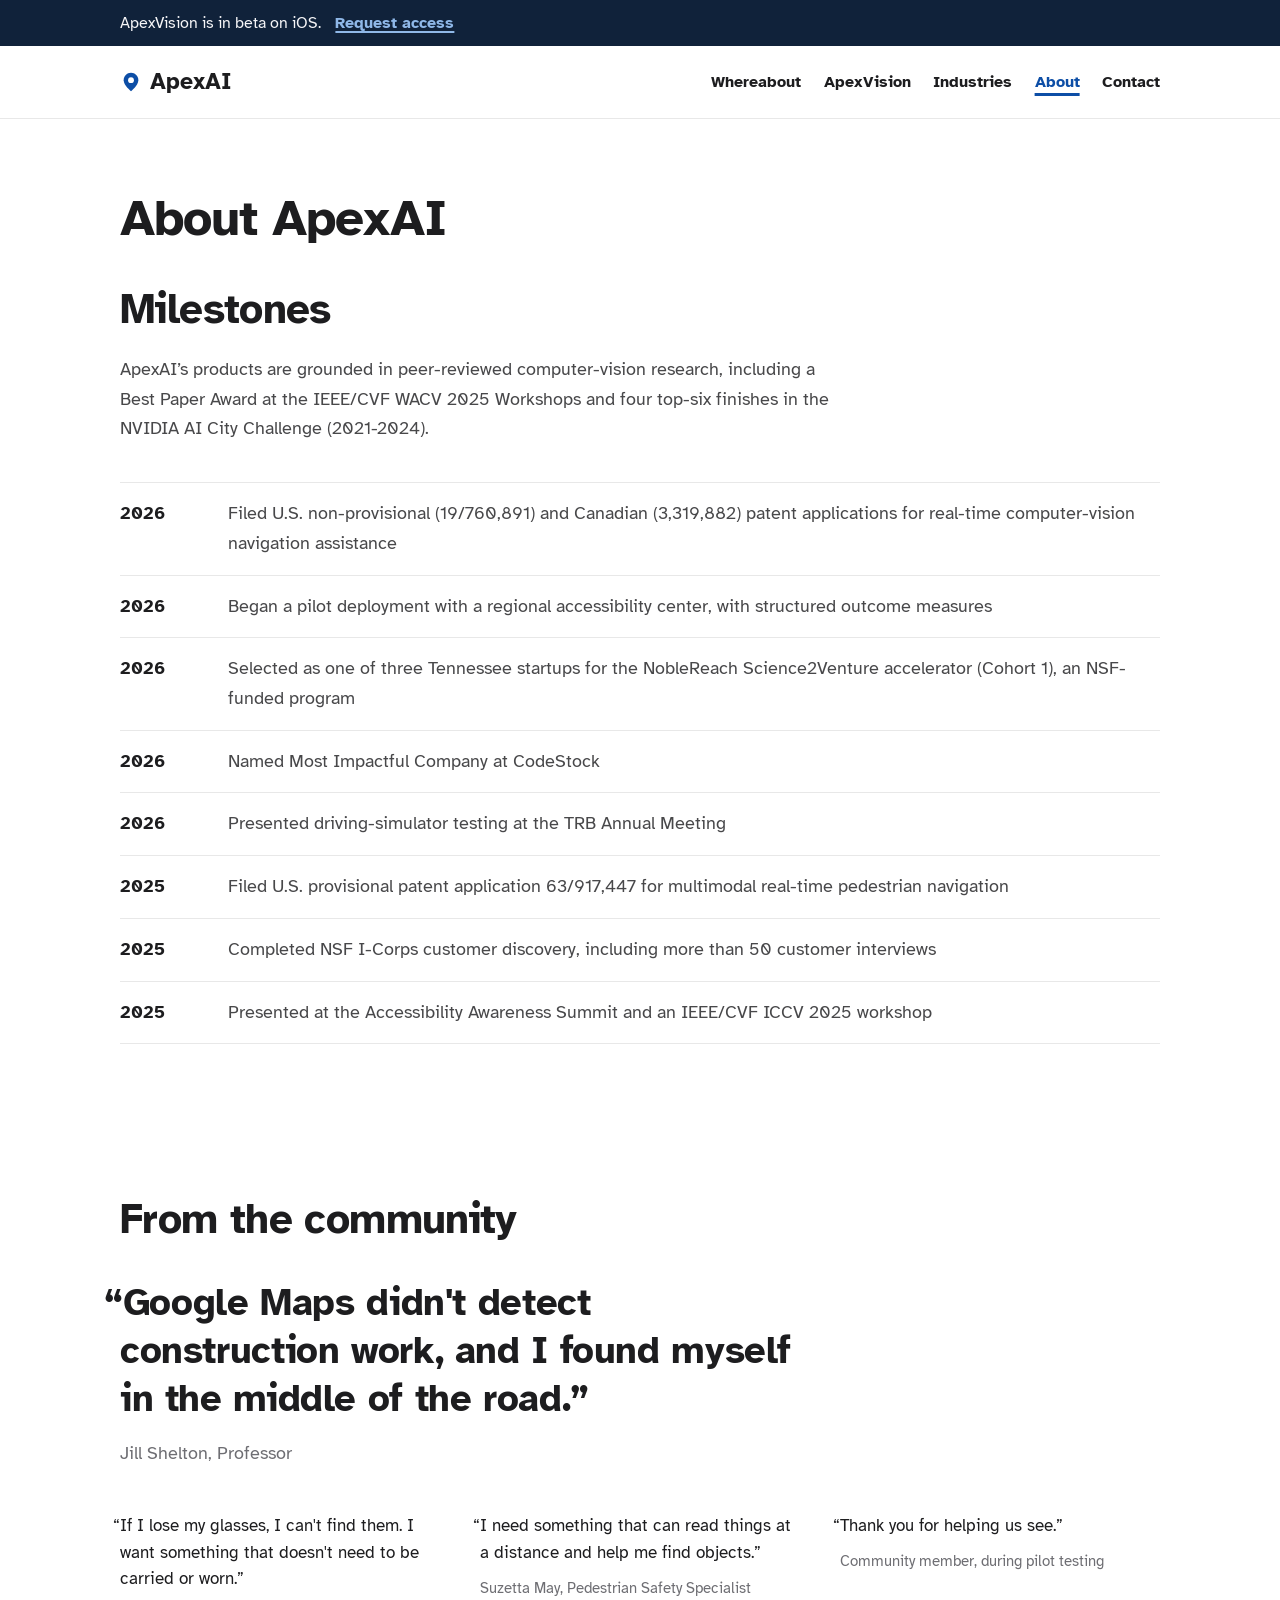
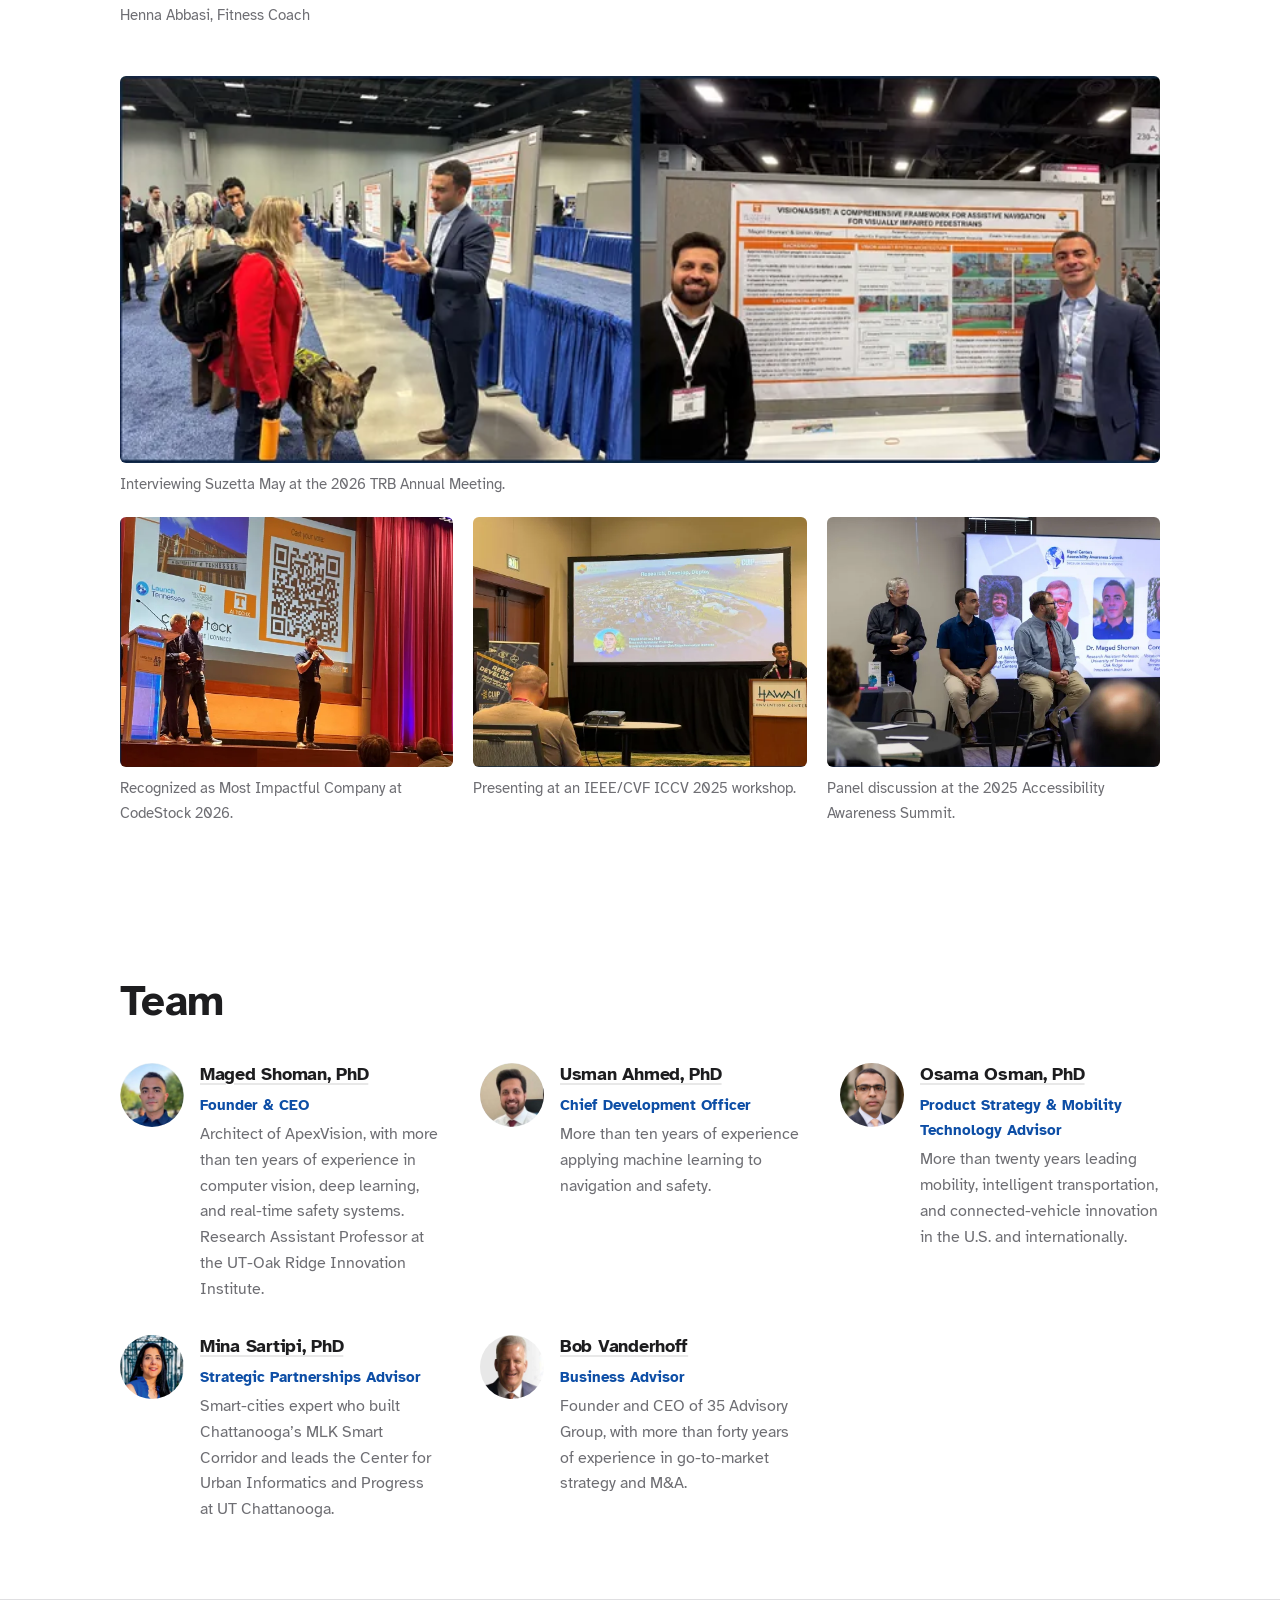
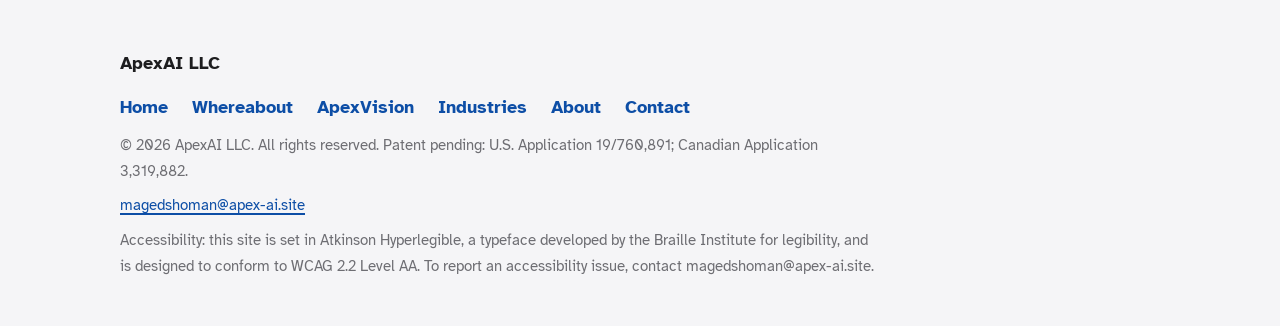
==== about/index.html @ 546cbc24 "Split the site into pages with a navigation bar: Home, Whereabout, ApexVision, Industries, About, Co" ====
<!DOCTYPE html>
<html lang="en">
<head>
<meta charset="UTF-8">
<meta name="viewport" content="width=device-width, initial-scale=1">
<title>About - ApexAI</title>
<meta name="description" content="Milestones, community feedback, and the team behind ApexAI.">
<meta property="og:title" content="About - ApexAI">
<meta property="og:description" content="Milestones, community feedback, and the team behind ApexAI.">
<meta property="og:type" content="website">
<meta property="og:url" content="https://apex-ai.site/about/">
<link rel="canonical" href="https://apex-ai.site/about/">
<meta name="theme-color" content="#FFFFFF" media="(prefers-color-scheme: light)">
<meta name="theme-color" content="#0A1322" media="(prefers-color-scheme: dark)">
<link rel="icon" href="data:image/svg+xml,%3Csvg xmlns='http://www.w3.org/2000/svg' viewBox='0 0 64 64'%3E%3Crect width='64' height='64' rx='14' fill='%230D4EA6'/%3E%3Cpath d='M14 50 L32 12 L50 50 H41 L32 29 L23 50 Z' fill='%23FFFFFF'/%3E%3C/svg%3E">
<link rel="preconnect" href="https://fonts.googleapis.com">
<link rel="preconnect" href="https://fonts.gstatic.com" crossorigin>
<link href="https://fonts.googleapis.com/css2?family=Atkinson+Hyperlegible:ital,wght@0,400;0,700;1,400&display=swap" rel="stylesheet">
<link rel="stylesheet" href="../assets/site.css">
</head>
<body data-page="about">

<a class="skip-link" href="#main">Skip to main content</a>

<div class="beta-bar">
  <div class="wrap">
    <span>ApexVision is in beta on iOS.</span>
    <a href="../contact/?topic=beta">Request access</a>
  </div>
</div>

<header class="site">
  <div class="wrap">
    <a class="wordmark" href="../">
      <svg viewBox="0 0 24 24" fill="none" aria-hidden="true"><path d="M12 2 C7.6 2 4 5.6 4 10 c0 5.6 8 12 8 12 s8-6.4 8-12 c0-4.4-3.6-8-8-8 Z" fill="#0D4EA6"/><circle cx="12" cy="10" r="3.2" fill="#FFFFFF"/></svg>
      ApexAI
    </a>
    <nav class="primary" aria-label="Main">
      <ul>
        <li><a href="../whereabout/">Whereabout</a></li>
        <li><a href="../apexvision/">ApexVision</a></li>
        <li><a href="../industries/">Industries</a></li>
        <li><a href="../about/" aria-current="page">About</a></li>
        <li><a href="../contact/">Contact</a></li>
      </ul>
    </nav>
  </div>
</header>

<main id="main">

  <div class="wrap page-head">
    <h1 class="page-title">About ApexAI</h1>
  </div>

  <section id="milestones" class="wrap">
    <h2>Milestones</h2>
    <p class="pedigree">
      ApexAI&rsquo;s products are grounded in peer-reviewed computer-vision research, including a
      Best Paper Award at the IEEE/CVF WACV 2025 Workshops and four top-six finishes in the
      NVIDIA AI City Challenge (2021-2024).
    </p>
    <ul class="timeline">
      <li><span class="year">2026</span><span>Filed U.S. non-provisional (19/760,891) and Canadian (3,319,882) patent applications for real-time computer-vision navigation assistance</span></li>
      <li><span class="year">2026</span><span>Began a pilot deployment with a regional accessibility center, with structured outcome measures</span></li>
      <li><span class="year">2026</span><span>Selected as one of three Tennessee startups for the NobleReach Science2Venture accelerator (Cohort&nbsp;1), an NSF-funded program</span></li>
      <li><span class="year">2026</span><span>Named Most Impactful Company at CodeStock</span></li>
      <li><span class="year">2026</span><span>Presented driving-simulator testing at the TRB Annual Meeting</span></li>
      <li><span class="year">2025</span><span>Filed U.S. provisional patent application 63/917,447 for multimodal real-time pedestrian navigation</span></li>
      <li><span class="year">2025</span><span>Completed NSF I-Corps customer discovery, including more than 50 customer interviews</span></li>
      <li><span class="year">2025</span><span>Presented at the Accessibility Awareness Summit and an IEEE/CVF ICCV 2025 workshop</span></li>
    </ul>
  </section>

  <section id="stories" class="wrap">
    <h2>From the community</h2>
    <figure class="pull">
      <blockquote><p>&ldquo;Google Maps didn't detect construction work, and I found myself in the middle of the road.&rdquo;</p></blockquote>
      <figcaption>Jill Shelton, Professor</figcaption>
    </figure>
    <div class="quotes-small">
      <figure>
        <blockquote><p>&ldquo;If I lose my glasses, I can't find them. I want something that doesn't need to be carried or worn.&rdquo;</p></blockquote>
        <figcaption>Henna Abbasi, Fitness Coach</figcaption>
      </figure>
      <figure>
        <blockquote><p>&ldquo;I need something that can read things at a distance and help me find objects.&rdquo;</p></blockquote>
        <figcaption>Suzetta May, Pedestrian Safety Specialist</figcaption>
      </figure>
      <figure>
        <blockquote><p>&ldquo;Thank you for helping us see.&rdquo;</p></blockquote>
        <figcaption>Community member, during pilot testing</figcaption>
      </figure>
    </div>
    <div class="photo-strip">
      <figure class="wide">
        <img src="../assets/event-trb.webp" width="800" height="298" loading="lazy"
             alt="Maged Shoman interviewing Suzetta May, and presenting the ApexAI research poster, at the TRB Annual Meeting.">
        <figcaption>Interviewing Suzetta May at the 2026 TRB Annual Meeting.</figcaption>
      </figure>
      <figure>
        <img src="../assets/event-codestock.webp" width="572" height="431" loading="lazy"
             alt="The ApexAI team on stage at CodeStock 2026.">
        <figcaption>Recognized as Most Impactful Company at CodeStock 2026.</figcaption>
      </figure>
      <figure>
        <img src="../assets/event-iccv.webp" width="578" height="387" loading="lazy"
             alt="Maged Shoman presenting ApexAI at IEEE/CVF ICCV 2025.">
        <figcaption>Presenting at an IEEE/CVF ICCV 2025 workshop.</figcaption>
      </figure>
      <figure>
        <img src="../assets/event-summit.webp" width="726" height="484" loading="lazy"
             alt="A panel discussion at the 2025 Accessibility Awareness Summit.">
        <figcaption>Panel discussion at the 2025 Accessibility Awareness Summit.</figcaption>
      </figure>
    </div>
  </section>

  <section id="team" class="wrap">
    <h2>Team</h2>
    <div class="people">
      <div class="person">
        <img class="avatar" src="../assets/team-maged.webp" alt="" width="320" height="320">
        <div>
          <h3><a href="https://www.linkedin.com/in/maged-shoman-phd-2ab012100/">Maged Shoman, PhD</a></h3>
          <p class="role">Founder &amp; CEO</p>
          <p>Architect of ApexVision, with more than ten years of experience in computer vision, deep learning, and real-time safety systems. Research Assistant Professor at the UT-Oak Ridge Innovation Institute.</p>
        </div>
      </div>
      <div class="person">
        <img class="avatar" src="../assets/team-usman.webp" alt="" width="320" height="320">
        <div>
          <h3><a href="https://www.linkedin.com/in/uahmed16/">Usman Ahmed, PhD</a></h3>
          <p class="role">Chief Development Officer</p>
          <p>More than ten years of experience applying machine learning to navigation and safety.</p>
        </div>
      </div>
      <div class="person">
        <img class="avatar" src="../assets/team-osama.webp" alt="" width="320" height="320">
        <div>
          <h3><a href="https://www.linkedin.com/in/osama-osman-phd-pe-pmp-2037a862/">Osama Osman, PhD</a></h3>
          <p class="role">Product Strategy &amp; Mobility Technology Advisor</p>
          <p>More than twenty years leading mobility, intelligent transportation, and connected-vehicle innovation in the U.S. and internationally.</p>
        </div>
      </div>
      <div class="person">
        <img class="avatar" src="../assets/team-mina.webp" alt="" width="320" height="320">
        <div>
          <h3><a href="https://www.linkedin.com/in/mina-sartipi-86267a1/">Mina Sartipi, PhD</a></h3>
          <p class="role">Strategic Partnerships Advisor</p>
          <p>Smart-cities expert who built Chattanooga&rsquo;s MLK Smart Corridor and leads the Center for Urban Informatics and Progress at UT Chattanooga.</p>
        </div>
      </div>
      <div class="person">
        <img class="avatar" src="../assets/team-bob.webp" alt="" width="320" height="320">
        <div>
          <h3><a href="https://www.linkedin.com/in/bob-vanderhoff/">Bob Vanderhoff</a></h3>
          <p class="role">Business Advisor</p>
          <p>Founder and CEO of 35 Advisory Group, with more than forty years of experience in go-to-market strategy and M&amp;A.</p>
        </div>
      </div>
    </div>
  </section>

</main>

<footer class="site">
  <div class="wrap">
    <p>ApexAI LLC</p>
    <nav class="footer-nav" aria-label="Footer">
      <ul>
        <li><a href="../">Home</a></li>
        <li><a href="../whereabout/">Whereabout</a></li>
        <li><a href="../apexvision/">ApexVision</a></li>
        <li><a href="../industries/">Industries</a></li>
        <li><a href="../about/">About</a></li>
        <li><a href="../contact/">Contact</a></li>
      </ul>
    </nav>
    <p>&copy; 2026 ApexAI LLC. All rights reserved. Patent pending: U.S. Application 19/760,891; Canadian Application 3,319,882.</p>
    <p><a href="mailto:magedshoman@apex-ai.site">magedshoman@apex-ai.site</a></p>
    <p>Accessibility: this site is set in Atkinson Hyperlegible, a typeface developed by the Braille Institute for legibility, and is designed to conform to WCAG 2.2 Level AA. To report an accessibility issue, contact magedshoman@apex-ai.site.</p>
  </div>
</footer>

<script src="../assets/site.js" defer></script>
</body>
</html>
---- assets/site.css ----
:root{
    --bg:#FFFFFF;
    --panel:#F5F5F7;
    --panel2:#EFEFF1;
    --card:#10223A;
    --card2:#1B3150;
    --card3:#27405F;
    --ink:#1D1D1F;
    --body:#48484A;
    --secondary:#6E6E73;
    --muted:#86868B;
    --blue:#0D4EA6;
    --blue-on-dark:#8FB8E8;
    --hairline:rgba(0,0,0,.09);
    --on-card:#F5F5F7;
    --on-card-soft:#9DB0C7;
  }
  @media (prefers-color-scheme: dark){
    :root{
      --bg:#0A1322;
      --panel:#13233A;
      --panel2:#1B3150;
      --card:#10223A;
      --card2:#1B3150;
      --card3:#27405F;
      --ink:#F5F5F7;
      --body:#C7C7CC;
      --secondary:#98989D;
      --muted:#8E8E93;
      --blue:#8FB8E8;
      --hairline:rgba(255,255,255,.14);
    }
  }

  *{box-sizing:border-box;margin:0;padding:0}
  html{scroll-behavior:smooth}
  @media (prefers-reduced-motion: reduce){
    html{scroll-behavior:auto}
    *,*::before,*::after{animation:none!important;transition:none!important}
  }
  body{
    font-family:"Atkinson Hyperlegible",system-ui,-apple-system,"Segoe UI",sans-serif;
    background:var(--bg);
    color:var(--body);
    font-size:1.125rem;
    line-height:1.65;
  }
  [id]{scroll-margin-top:5.5rem}

  :focus{outline:none}
  :focus-visible{outline:3px solid var(--blue);outline-offset:3px}
  .dark-card :focus-visible, .band-dark :focus-visible, .beta-bar :focus-visible{outline-color:var(--blue-on-dark)}
  .skip-link{
    position:absolute;left:-999px;top:0;z-index:100;
    background:var(--card);color:#fff;
    padding:.9rem 1.4rem;font-weight:700;text-decoration:none;
  }
  .skip-link:focus{left:0}

  a{color:var(--blue);text-decoration:underline;text-decoration-thickness:1.5px;text-underline-offset:3px}
  a:hover{text-decoration-thickness:3px}

  .wrap{max-width:1080px;margin:0 auto;padding-inline:1.25rem}
  p{max-width:64ch}
  img{max-width:100%;height:auto;display:block}

  h1,h2,h3{color:var(--ink);letter-spacing:-.015em}
  h2{font-size:clamp(1.9rem,3.8vw,2.6rem);line-height:1.12;max-width:26ch}

  /* ---------- Beta bar ---------- */
  .beta-bar{background:var(--card);color:var(--on-card)}
  .beta-bar .wrap{display:flex;gap:.9rem;flex-wrap:wrap;align-items:center;padding-block:.6rem;font-size:1.02rem}
  .beta-bar a{color:var(--blue-on-dark);font-weight:700}

  /* ---------- Header ---------- */
  header.site{border-bottom:1px solid var(--hairline);background:var(--bg)}
  header.site .wrap{display:flex;flex-wrap:wrap;align-items:center;gap:.75rem 2rem;padding-block:1.05rem}
  .wordmark{display:inline-flex;align-items:center;gap:.5rem;font-size:1.45rem;font-weight:700;color:var(--ink);text-decoration:none}
  .wordmark svg{width:22px;height:22px;flex:none}
  nav.primary{margin-left:auto}
  nav.primary ul{display:flex;flex-wrap:wrap;gap:.2rem 1.4rem;list-style:none}
  nav.primary a{color:var(--ink);font-weight:700;text-decoration:none;padding:.3rem 0;display:inline-block;font-size:1rem}
  nav.primary a:hover{text-decoration:underline;text-decoration-thickness:2.5px;text-underline-offset:6px;text-decoration-color:var(--blue)}

  /* ---------- Buttons ---------- */
  .btn{
    display:inline-block;font-weight:700;font-size:1.06rem;
    padding:.85rem 1.6rem;text-decoration:none;border-radius:8px;
    min-height:48px;border:2px solid transparent;
  }
  .btn-blue{background:#0D4EA6;color:#fff;border-color:#0D4EA6}
  .btn-blue:hover{background:#0A3E85;border-color:#0A3E85}
  .btn-tint{background:var(--panel);color:var(--blue);border-color:var(--panel)}
  .btn-tint:hover{background:var(--panel2);border-color:var(--panel2)}
  .btn-white{background:#fff;color:#1D1D1F;border-color:#fff}
  .btn-white:hover{background:#E8E8EA;border-color:#E8E8EA}
  .btn-ghost-dark{background:transparent;color:#fff;border-color:#fff}
  .btn-ghost-dark:hover{background:rgba(255,255,255,.14)}

  /* ---------- Hero ---------- */
  .hero .wrap{padding-block:5rem 4rem}
  .hero h1{font-size:clamp(2.6rem,6.2vw,4.2rem);line-height:1.06;font-weight:700;max-width:16ch;letter-spacing:-.02em}
  .hero .lede{margin-top:1.6rem;font-size:clamp(1.15rem,1.9vw,1.35rem);line-height:1.6;max-width:54ch;color:var(--body)}
  .hero .lede strong{color:var(--ink)}
  .cta-row{display:flex;flex-wrap:wrap;gap:.9rem;margin-top:2.25rem}
  .fineprint{margin-top:1.4rem;font-size:.98rem;color:var(--secondary);max-width:62ch}

  /* ---------- Stats: one dark card ---------- */
  .stats-card{
    background:var(--card);border-radius:12px;color:var(--on-card);
    margin-top:.5rem;
  }
  .stats-card ul{list-style:none;display:grid;grid-template-columns:repeat(4,1fr)}
  .stats-card li{padding:1.7rem 1.6rem}
  .stats-card .big{display:block;font-size:1.6rem;font-weight:700;line-height:1.2;color:#fff}
  .stats-card .small{display:block;margin-top:.25rem;color:var(--on-card-soft);font-size:.96rem}
  @media(max-width:860px){.stats-card ul{grid-template-columns:1fr 1fr}}
  @media(max-width:480px){.stats-card ul{grid-template-columns:1fr}.stats-card li{padding-block:1.1rem}}

  /* ---------- Sections ---------- */
  section{padding-block:4.75rem}
  .band-panel{background:var(--panel)}
  .band-dark{background:var(--card)}
  .band-dark h2{color:#fff}
  .band-dark p{color:var(--on-card-soft)}
  .section-intro{margin-top:1.2rem;color:var(--secondary);font-size:1.18rem;max-width:60ch}

  .modes-stats{margin-top:2rem}
  .hero + .wrap .supporters{margin-top:0}

  /* Solutions */
  .sol-grid{margin-top:2.5rem;display:grid;grid-template-columns:repeat(auto-fit,minmax(300px,1fr));gap:1.25rem}
  .sol{background:var(--panel);border-radius:12px;padding:1.7rem 1.8rem}
  .sol h3{font-size:1.35rem}
  .sol p{margin-top:.6rem;font-size:1.05rem;color:var(--secondary)}
  .sol .sol-link{margin-top:1rem;font-weight:700}

  /* Modes: three cards side by side, screenshots on dark tiles */
  .modes-grid{margin-top:2.5rem;display:grid;grid-template-columns:repeat(3,1fr);gap:1.25rem}
  .mode{
    background:var(--panel);border-radius:12px;padding:1.6rem;
    display:flex;flex-direction:column;gap:1rem;
  }
  .mode svg{width:44px;height:44px;color:var(--blue);flex:none}
  .mode h3{font-size:1.4rem}
  .mode .mode-body p{margin-top:.55rem}
  .mode ul{margin-top:.85rem;padding-left:1.2rem}
  .mode li{margin-top:.35rem}
  .mode li::marker{color:var(--blue)}
  .tile{background:var(--card);border-radius:10px;padding:10px}
  .tile img{border-radius:6px;width:100%}
  .mode .tile{margin-top:auto}
  @media(max-width:900px){
    .modes-grid{grid-template-columns:1fr}
    .mode{padding:1.5rem}
    .mode .tile{max-width:320px}
  }

  /* ---------- Whereabout: panel band ---------- */
  .whereabouts .body{margin-top:1rem;font-size:1.12rem}
  .wb-cards{margin-top:2rem;display:grid;grid-template-columns:1fr 1fr;gap:1.25rem}
  .wb-card{background:var(--bg);border-radius:12px;padding:1.5rem 1.7rem}
  .wb-card h3{font-size:1.25rem}
  .wb-card p{margin-top:.5rem;color:var(--secondary)}
  @media(max-width:720px){.wb-cards{grid-template-columns:1fr}}
  .wb-banner{margin-top:2.4rem;border-radius:12px;overflow:hidden}
  .wb-banner img{width:100%}
  .wb-gallery{margin-top:1.5rem;display:grid;grid-template-columns:repeat(3,1fr);gap:1.25rem}
  .wb-gallery figure{margin:0}
  .wb-gallery figcaption{margin-top:.6rem;font-size:.95rem;color:var(--secondary)}
  @media(max-width:720px){
    .wb-gallery{grid-template-columns:1fr}
    .wb-gallery .tile{max-width:320px}
  }
  .whereabouts .cta-row{margin-top:2.3rem}
  .wb-demo{margin-top:2.2rem}
  .seg[hidden]{display:none}
  .seg{display:inline-flex;padding:4px;gap:4px;border-radius:10px;background:var(--panel2)}
  .seg button{font:inherit;font-size:1rem;font-weight:700;color:var(--body);background:transparent;border:0;border-radius:7px;
    padding:.5rem 1rem;cursor:pointer;min-height:44px}
  .seg button[aria-pressed="true"]{background:var(--bg);color:var(--ink);box-shadow:0 1px 2px rgba(0,0,0,.12)}
  .demo{margin:1.1rem 0 0}
  @media(max-width:560px){.seg-sub{display:none}.seg button{padding:.5rem 1.4rem}}
  .demo video{display:block;width:100%;height:auto;aspect-ratio:16/9;border-radius:10px;background:#EEF1F5;
    box-shadow:0 0 0 1px var(--hairline)}
  .demo figcaption{margin-top:.8rem;font-size:1rem;color:var(--secondary);max-width:70ch}

  /* Industries */
  .ind-grid{margin-top:2.5rem;display:grid;grid-template-columns:repeat(auto-fit,minmax(280px,1fr));gap:1.25rem}
  .ind{background:var(--panel);border-radius:12px;padding:1.5rem 1.6rem}
  .ind svg{width:40px;height:40px;color:var(--blue);margin-bottom:.9rem;display:block}
  .ind h3{font-size:1.15rem}
  .ind p{margin-top:.5rem;font-size:1rem;color:var(--secondary)}

  /* Milestones */
  .pedigree{margin-top:1.4rem;font-size:1.12rem;max-width:60ch}
  .timeline{margin-top:2.4rem;list-style:none;border-top:1px solid var(--hairline)}
  .timeline li{display:grid;grid-template-columns:5.5rem 1fr;gap:1.25rem;padding-block:1rem;border-bottom:1px solid var(--hairline)}
  .timeline .year{font-weight:700;color:var(--ink)}
  .supporters{margin-top:2.6rem}
  .supporters h3{font-size:1.02rem;color:var(--secondary);font-weight:400}
  .supporters .logo-row{margin-top:1.1rem;list-style:none;display:flex;flex-wrap:wrap;gap:1rem 2.25rem;padding:0;align-items:center}
  .supporters .logo-row li{display:flex;align-items:center}
  .supporters .logo-row img{height:46px;width:auto;display:block}
  @media (prefers-color-scheme: dark){
    .supporters .logo-row{gap:.8rem}
    .supporters .logo-row li{background:#FFFFFF;border-radius:12px;padding:.6rem .9rem}
  }

  /* Stories: dark quote cards */
  .quotes{margin-top:2.5rem;display:grid;grid-template-columns:repeat(3,1fr);gap:1.25rem}
  .quotes figure{margin:0;background:var(--card);border-radius:12px;padding:1.6rem 1.7rem;display:flex;flex-direction:column;gap:.8rem}
  .quotes blockquote p{
    font-weight:700;font-size:1.18rem;line-height:1.5;color:#fff;text-indent:-.45em;
  }
  .quotes figcaption{color:var(--on-card-soft);font-size:.98rem;margin-top:auto}
  @media(max-width:860px){.quotes{grid-template-columns:1fr}}
  .photo-strip{margin-top:1.5rem;display:grid;grid-template-columns:repeat(3,1fr);gap:1.25rem}
  .photo-strip figure{margin:0}
  .photo-strip img{border-radius:10px;width:100%;object-fit:cover}
  .photo-strip figure:not(.wide) img{aspect-ratio:4/3}
  .photo-strip .wide{grid-column:1/-1}
  .photo-strip figcaption{margin-top:.55rem;font-size:.95rem;color:var(--secondary)}
  @media(max-width:720px){.photo-strip{grid-template-columns:1fr}}

  .community-line{margin-top:1.5rem;padding:1.6rem 1.8rem;background:var(--card2);border-radius:12px;max-width:46rem}
  .community-line p{font-weight:700;font-size:1.4rem;color:#fff;text-indent:-.45em}
  .community-line figcaption{margin-top:.45rem;color:var(--on-card-soft)}

  /* Organizations: dark band */
  .band-dark .section-intro{color:var(--on-card-soft)}
  .band-dark .cta-row{margin-top:2.2rem}
  .band-dark a{color:var(--blue-on-dark)}
  .band-dark a.btn-white{color:#1D1D1F}

  /* Team */
  .people{margin-top:2.4rem;display:grid;grid-template-columns:repeat(auto-fill,minmax(280px,1fr));gap:2rem 2.5rem}
  .person{display:grid;grid-template-columns:64px 1fr;gap:1rem;align-items:start}
  .person .avatar{
    width:64px;height:64px;border-radius:50%;object-fit:cover;
    background:var(--panel);
  }
  .person h3{font-size:1.15rem;line-height:1.3}
  .person h3 a{color:inherit;text-decoration-color:var(--hairline)}
  .person h3 a:hover{text-decoration-color:var(--blue)}
  .person .role{font-weight:700;color:var(--blue);font-size:.96rem}
  .person p{margin-top:.3rem;font-size:.98rem;color:var(--secondary)}

  /* Contact */
  .contact-grid{margin-top:2.4rem;display:grid;grid-template-columns:1.2fr 1fr;gap:3rem}
  @media(max-width:820px){.contact-grid{grid-template-columns:1fr}}
  form label{display:block;font-weight:700;color:var(--ink);margin-top:1.35rem;margin-bottom:.4rem}
  form label:first-of-type{margin-top:0}
  input,select,textarea{
    width:100%;font:inherit;color:var(--ink);background:var(--panel);
    border:2px solid transparent;border-radius:12px;padding:.8rem .95rem;
  }
  input:hover,select:hover,textarea:hover{background:var(--panel2)}
  input:focus-visible,select:focus-visible,textarea:focus-visible{outline:3px solid var(--blue);outline-offset:0;background:var(--bg)}
  textarea{min-height:8.5rem;resize:vertical}
  .submit-btn{
    margin-top:1.6rem;font:inherit;font-weight:700;font-size:1.06rem;cursor:pointer;
    background:#0D4EA6;color:#fff;border:2px solid #0D4EA6;border-radius:8px;
    padding:.85rem 1.7rem;min-height:48px;
  }
  .submit-btn:hover{background:#0A3E85;border-color:#0A3E85}
  .form-note{margin-top:1rem;font-size:.98rem;color:var(--secondary)}
  .preview-note{display:none;margin-top:1rem;font-weight:700;color:var(--ink);background:var(--panel);padding:.9rem 1rem;border-radius:12px}
  .direct h3{font-size:1.2rem}
  .direct .book-h{margin-top:2rem}
  .direct .book-cta{margin-top:1rem}
  .direct p{margin-top:.7rem}
  .direct .email{font-size:1.15rem;font-weight:700;overflow-wrap:anywhere}

  /* Footer: light panel */
  footer.site{background:var(--panel);border-top:1px solid var(--hairline)}
  footer.site .wrap{padding-block:3rem}
  footer.site p{margin-top:.6rem;font-size:.96rem;max-width:76ch;color:var(--secondary)}
  footer.site p:first-child{margin-top:0;font-weight:700;font-size:1.15rem;color:var(--ink)}

  /* ---------- Editorial pass: fewer cards, real artifacts, varied treatments ---------- */
  .hero-grid{display:grid;grid-template-columns:minmax(0,1fr) auto;gap:3rem 4rem;align-items:center}
  .hero-shot{margin:0}
  .hero-shot img{width:270px;border-radius:34px;border:1px solid var(--hairline)}
  @media(max-width:860px){.hero-grid{grid-template-columns:1fr}.hero-shot img{width:220px;border-radius:28px}}
  .hero .wrap{padding-block:3.6rem 3.2rem}
  .hero-top{display:grid;grid-template-columns:minmax(0,1fr) minmax(0,1fr);gap:1.4rem 4rem;align-items:end}
  .hero-top .lede{margin-top:0}
  .hero-top .cta-row{margin-top:1.4rem}
  .hero-video{margin:2.6rem 0 0}
  .hero-video video{display:block;width:100%;height:auto;aspect-ratio:16/9;border-radius:10px;background:#EEF1F5;box-shadow:0 0 0 1px var(--hairline)}
  .visually-hidden{position:absolute!important;width:1px;height:1px;padding:0;margin:-1px;overflow:hidden;clip:rect(0 0 0 0);white-space:nowrap;border:0}
  @media(max-width:860px){.hero-top{grid-template-columns:1fr}.hero .wrap{padding-block:2.6rem 2.4rem}.hero-video{margin-top:2rem}}

  .stats-card{background:none;border-radius:0;color:inherit;border-block:1px solid var(--hairline)}
  .stats-card li{padding:1.15rem 1.5rem 1.15rem 0}
  .stats-card li + li{border-left:1px solid var(--hairline);padding-left:1.5rem}
  .stats-card .big{font-size:1.2rem;color:var(--ink)}
  .stats-card .small{color:var(--secondary);font-size:.94rem}
  @media(max-width:860px){.stats-card li,.stats-card li + li{border-left:none;padding-left:0}}

  .sol-grid{grid-template-columns:1fr 1fr;gap:2rem 4rem;margin-top:2.2rem}
  .sol{background:none;border-radius:0;padding:0}
  .sol h3{font-size:1.7rem}
  .sol p{font-size:1.08rem;color:var(--body)}
  @media(max-width:720px){.sol-grid{grid-template-columns:1fr}}

  .modes-grid{gap:2.25rem;margin-top:2.75rem}
  .mode{background:none;border-radius:0;padding:0;gap:0}
  .mode > img{border-radius:6px;width:100%;aspect-ratio:3/4;object-fit:cover}
  .mode h3{margin-top:1.25rem;font-size:1.35rem}
  @media(max-width:900px){.mode > img{max-width:360px}}

  .wb-banner{border-radius:6px}
  .wb-split{margin-top:3rem;display:grid;grid-template-columns:minmax(0,1.1fr) minmax(0,1fr);gap:3rem 4rem;align-items:start}
  .wb-item{padding-block:1.3rem;border-top:1px solid var(--hairline)}
  .wb-item:first-child{border-top:none;padding-top:0}
  .wb-item h3{font-size:1.35rem}
  .wb-item p{margin-top:.4rem}
  .wb-text .body{margin-top:1.3rem}
  .wb-shots{display:grid;grid-template-columns:1fr 1fr;gap:1.25rem}
  .wb-shots figure{margin:0}
  .wb-shots img{border-radius:22px;border:1px solid var(--hairline)}
  .wb-shots figcaption{margin-top:.6rem;font-size:.92rem;color:var(--secondary)}
  @media(max-width:860px){.wb-split{grid-template-columns:1fr}.wb-shots{max-width:480px}}
  .wb-cols{margin-top:3rem;display:grid;grid-template-columns:1fr 1fr;gap:1.5rem 3.5rem}
  .wb-cols .wb-item{padding:0;border:0}
  .whereabouts .wb-cols + .body{margin-top:1.5rem}
  .wb-gallery-row{margin-top:2.6rem;display:grid;grid-template-columns:3.26fr 1fr 1fr 1fr;gap:1.1rem;align-items:start}
  .wb-gallery-row figure{margin:0}
  .wb-gallery-row img{border:1px solid var(--hairline);border-radius:16px}
  .wb-gallery-row .g-wide img{border-radius:6px}
  .wb-gallery-row figcaption{margin-top:.6rem;font-size:.92rem;line-height:1.45;color:var(--secondary)}
  @media(max-width:720px){
    .wb-cols{grid-template-columns:1fr}
    .wb-gallery-row{grid-template-columns:1fr 1fr 1fr}
    .wb-gallery-row .g-wide{grid-column:1 / -1}
  }
  .mode > img{aspect-ratio:1/1;object-position:50% 72%}
  .mode h3{margin-top:1rem;font-size:1.25rem}
  .mode p{margin-top:.35rem;font-size:1.02rem}
  .av-foot{margin-top:2.25rem;display:flex;flex-wrap:wrap;align-items:center;gap:1rem 1.75rem}
  .av-foot .fineprint{margin-top:0}
  @media(max-width:900px){
    .modes-grid{gap:1.5rem}
    .mode{display:grid;grid-template-columns:112px minmax(0,1fr);column-gap:1.1rem;align-items:start}
    .mode > img{grid-row:1 / span 2;width:112px;max-width:none}
    .mode h3{margin-top:0}
  }

  .ind-grid{grid-template-columns:1fr 1fr;gap:0 3.5rem;margin-top:2rem}
  .ind{background:none;border-radius:0;padding:1.35rem 0;border-top:1px solid var(--hairline);display:grid;grid-template-columns:26px 1fr;column-gap:1rem;align-items:start}
  .ind svg{width:26px;height:26px;margin:2px 0 0;grid-row:1 / span 2}
  .ind h3,.ind p{grid-column:2}
  .ind p{margin-top:.3rem}
  @media(max-width:720px){.ind-grid{grid-template-columns:1fr}}

  .pull{margin:2.25rem 0 0}
  .pull p{font-size:clamp(1.6rem,3.2vw,2.35rem);line-height:1.28;font-weight:700;color:var(--ink);max-width:28ch;text-indent:-.42em;letter-spacing:-.01em}
  .pull figcaption{margin-top:1rem;color:var(--secondary)}
  .quotes-small{margin-top:2.75rem;display:grid;grid-template-columns:repeat(3,1fr);gap:2.5rem}
  .quotes-small figure{margin:0}
  .quotes-small p{font-size:1.08rem;line-height:1.55;color:var(--ink);text-indent:-.42em}
  .quotes-small figcaption{margin-top:.6rem;font-size:.95rem;color:var(--secondary)}
  @media(max-width:860px){.quotes-small{grid-template-columns:1fr;gap:1.75rem}}
  .photo-strip{margin-top:3rem}
  .photo-strip img{border-radius:6px}

  input,select,textarea,.preview-note{border-radius:8px}

  /* ---------- Multi-page: navigation, page titles, footer links ---------- */
  nav.primary a[aria-current="page"]{color:var(--blue);text-decoration:underline;text-decoration-thickness:2.5px;text-underline-offset:6px}
  .page-title{font-size:clamp(2.2rem,4.6vw,3.2rem);line-height:1.08;letter-spacing:-.02em;max-width:22ch}
  .page-head{padding-block:4.5rem 0}
  .page-head + section{padding-top:2.5rem}
  .footer-nav ul{display:flex;flex-wrap:wrap;gap:.3rem 1.5rem;list-style:none;margin-top:.9rem}
  .footer-nav a{font-weight:700;text-decoration:none}
  .footer-nav a:hover{text-decoration:underline}
  .next-link{margin-top:2.5rem;font-weight:700}
  @media(max-width:860px){.page-head{padding-top:3rem}}
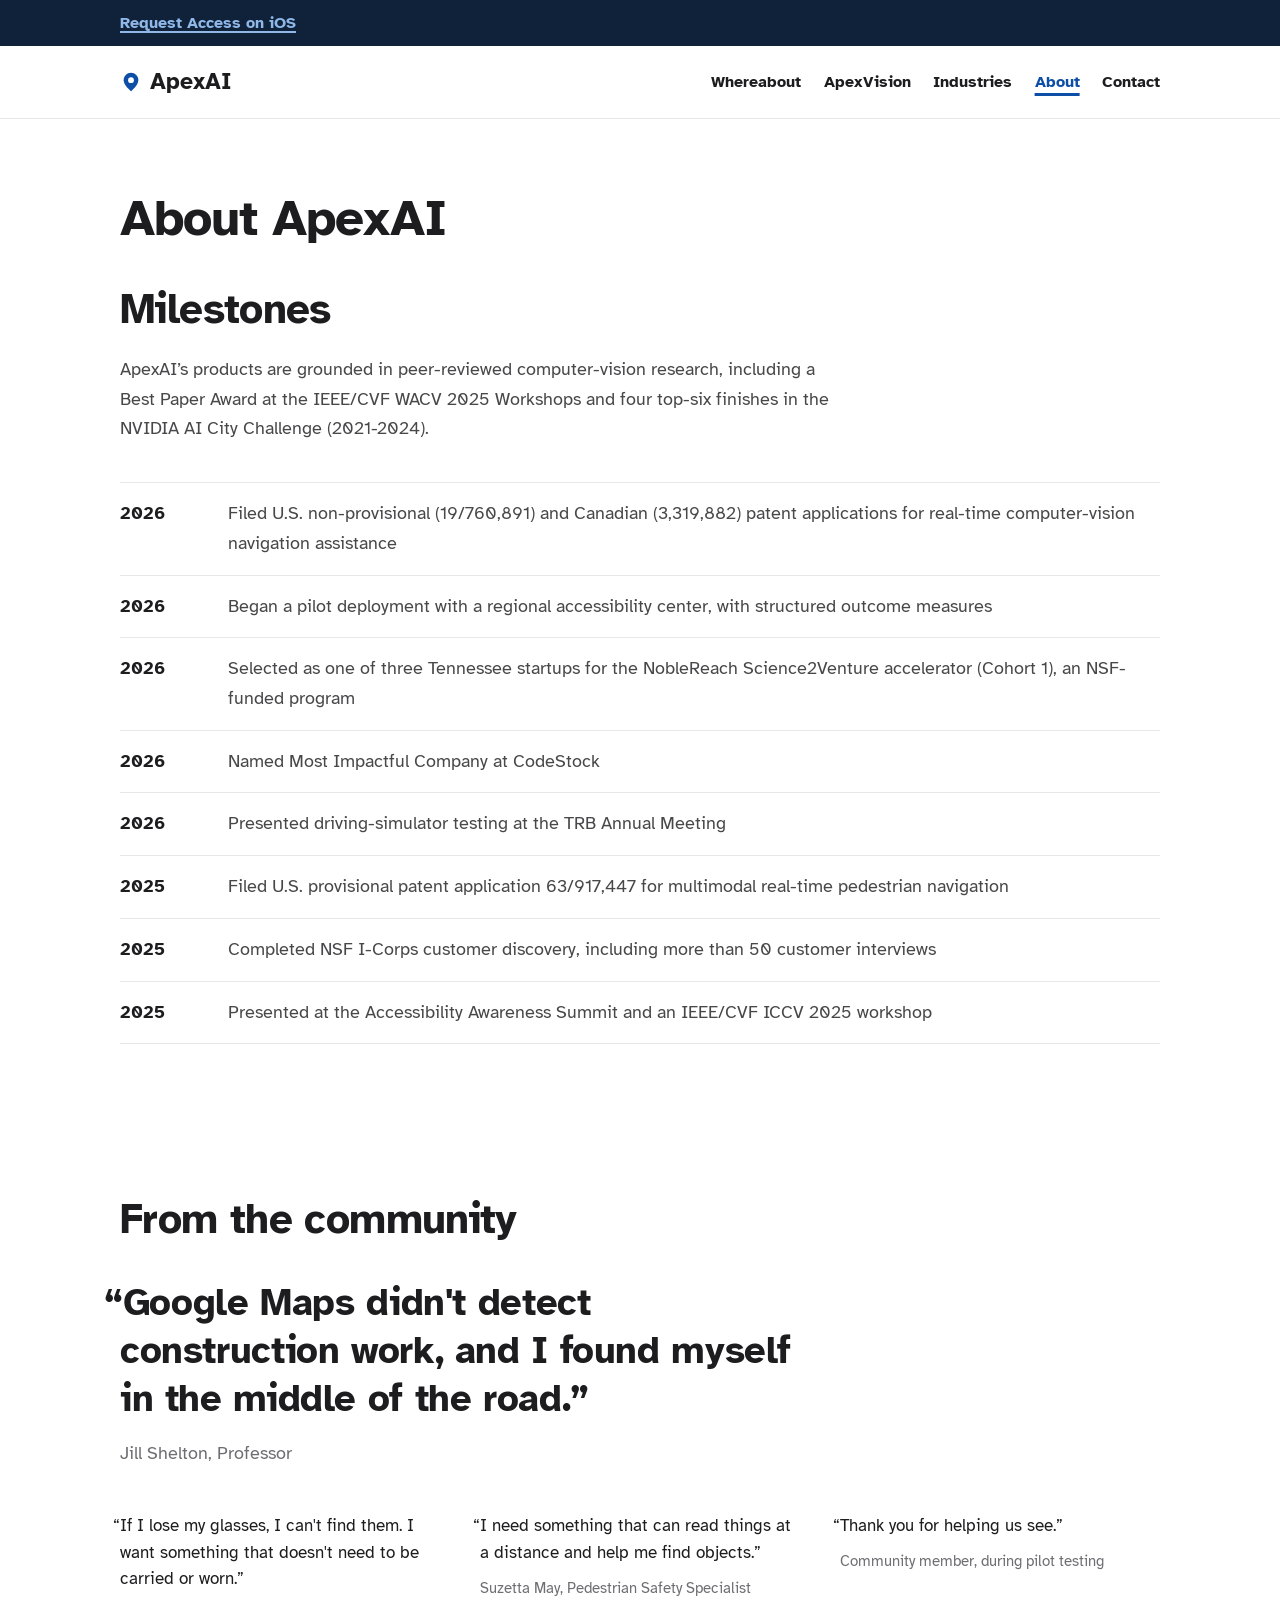
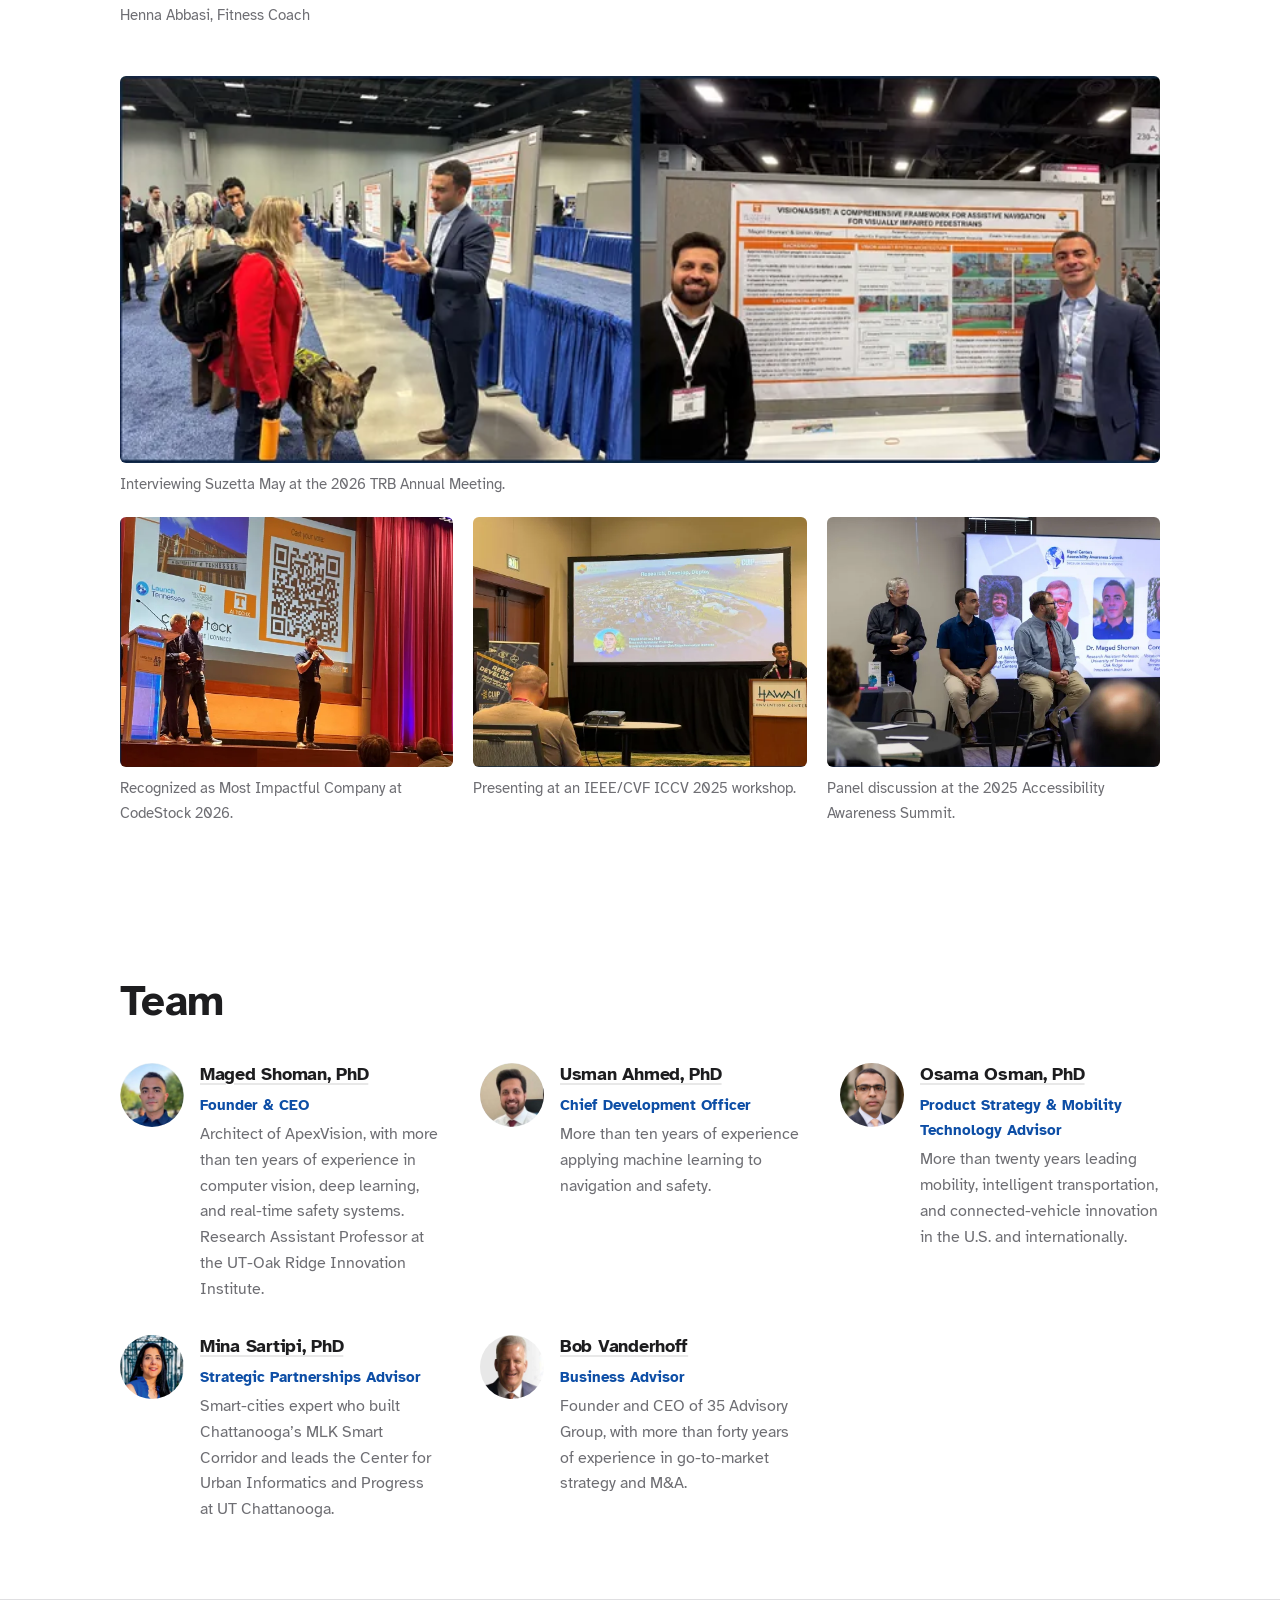
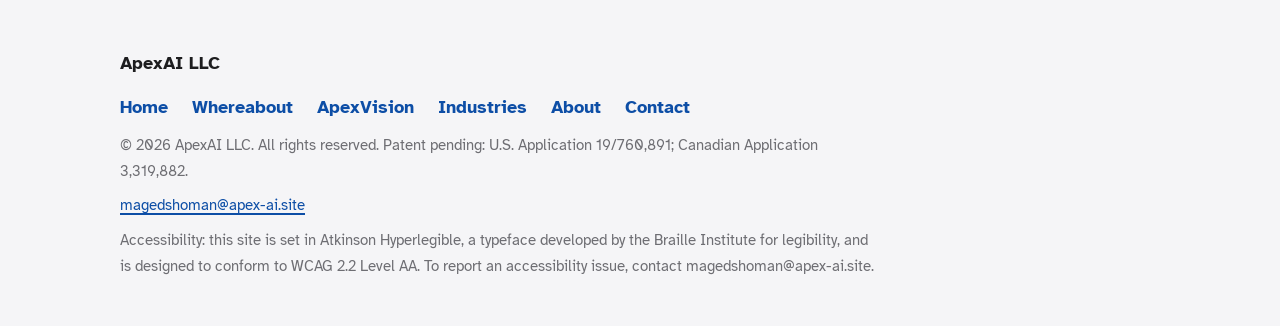
==== commit 816ccf2d: "Top bar: 'Request Access on iOS' Co-Authored-By: Claude Opus 5.5 <noreply@anthropic.com> Claude-Sess" ====
--- a/about/index.html
+++ b/about/index.html
@@ -24,8 +24,7 @@
 
 <div class="beta-bar">
   <div class="wrap">
-    <span>ApexVision is in beta on iOS.</span>
-    <a href="../contact/?topic=beta">Request access</a>
+    <a href="../contact/?topic=beta">Request Access on iOS</a>
   </div>
 </div>
 
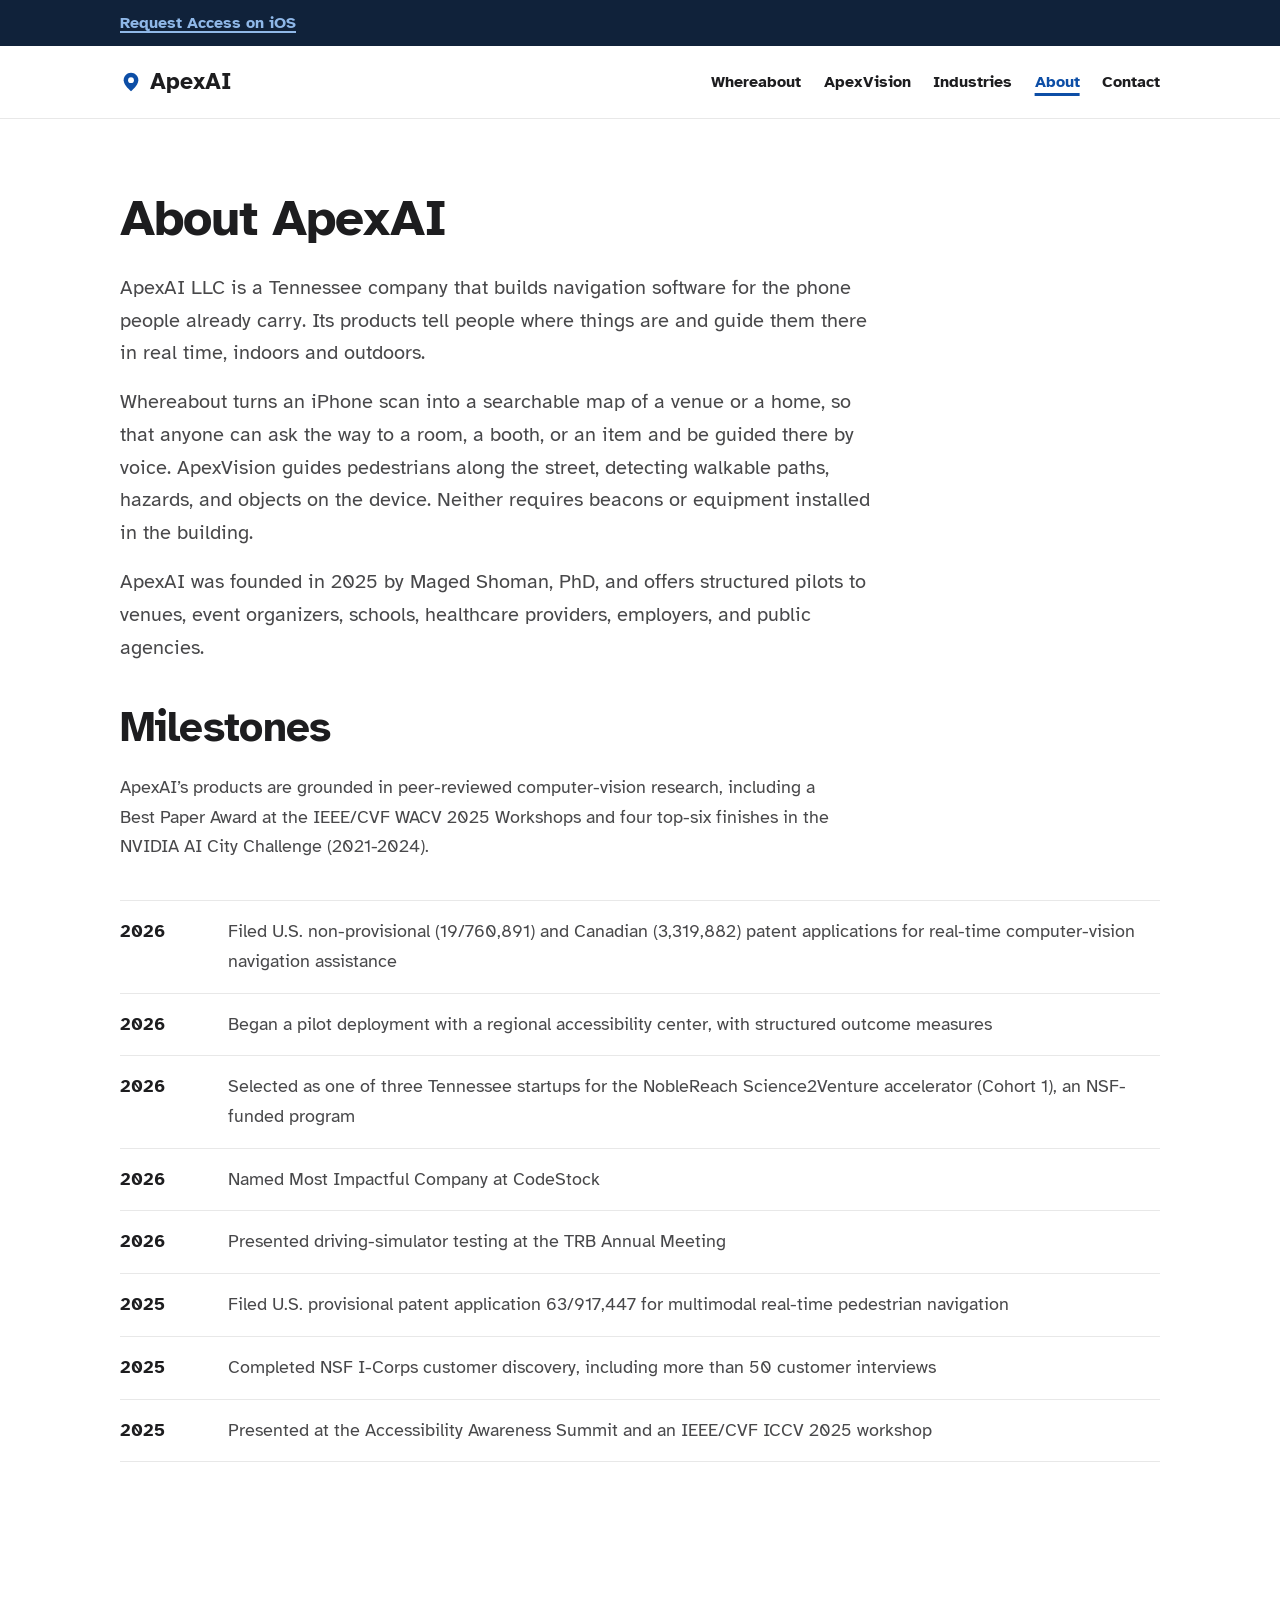
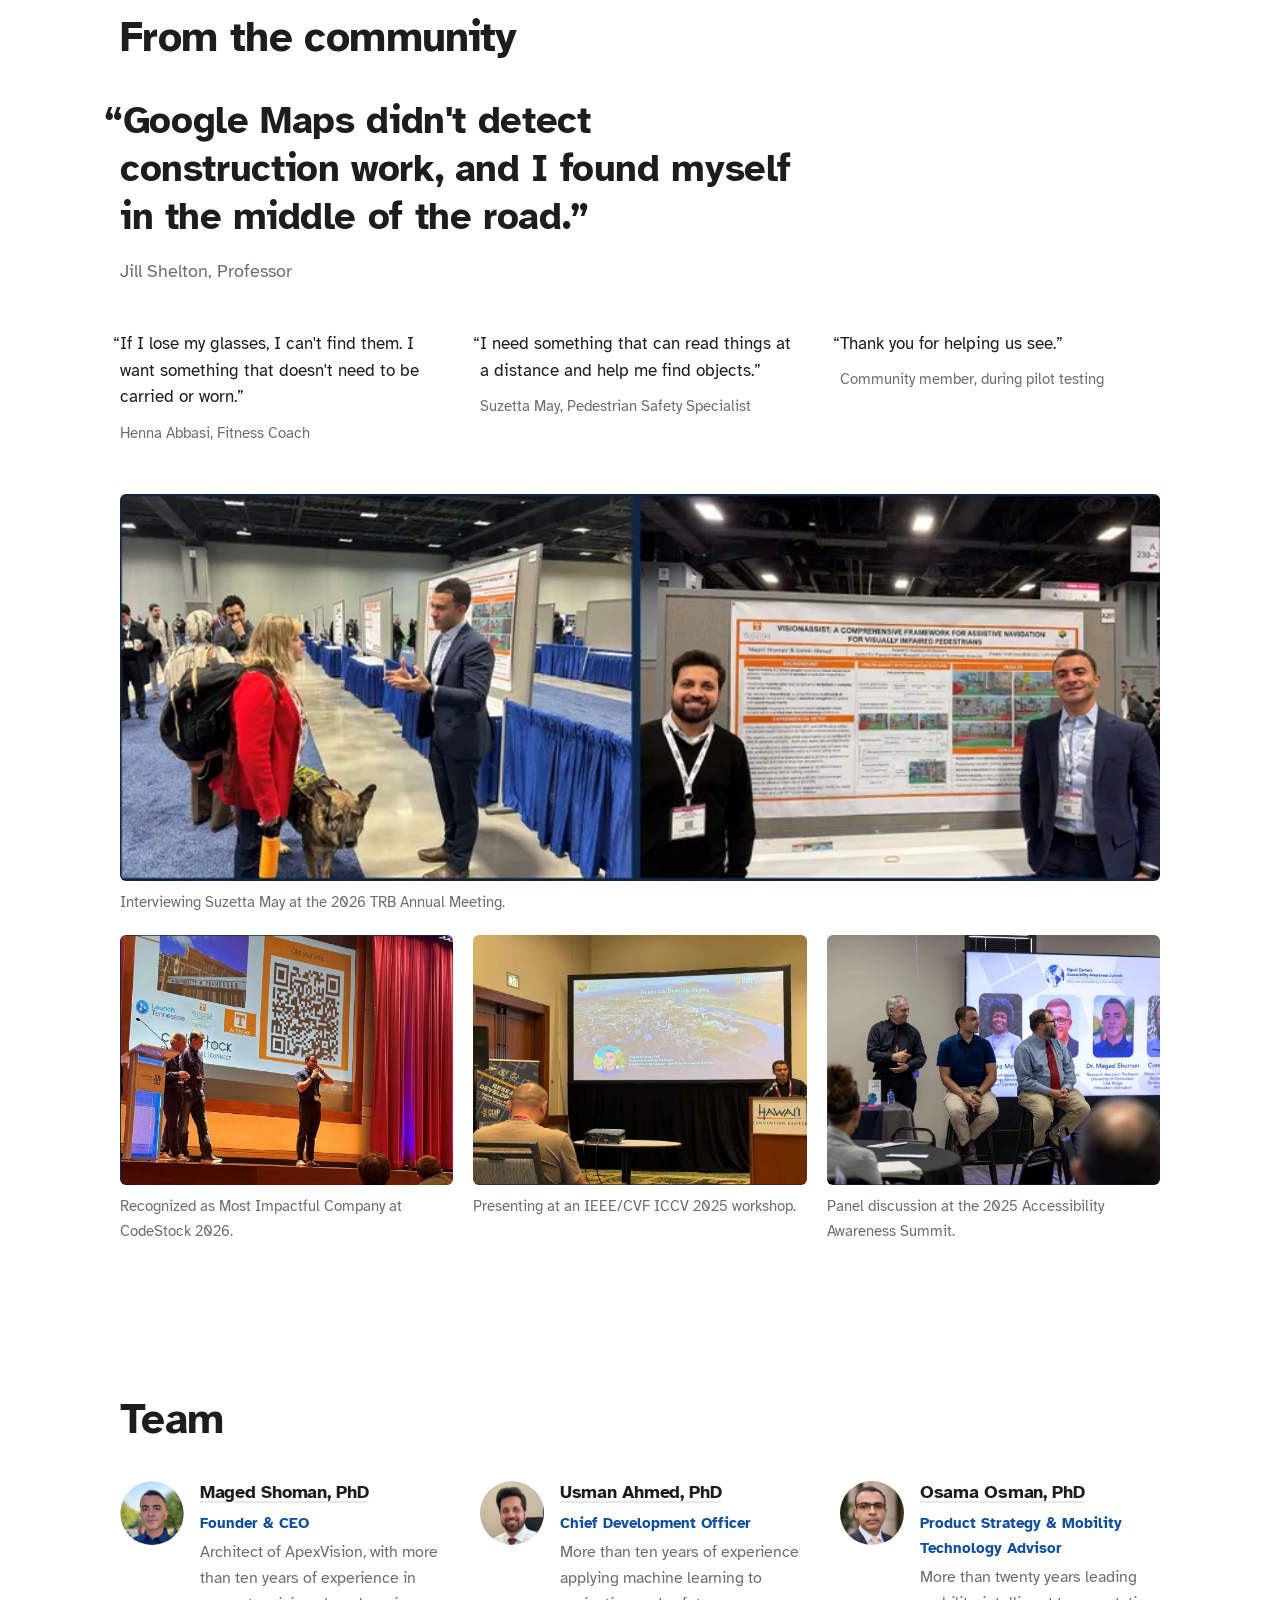
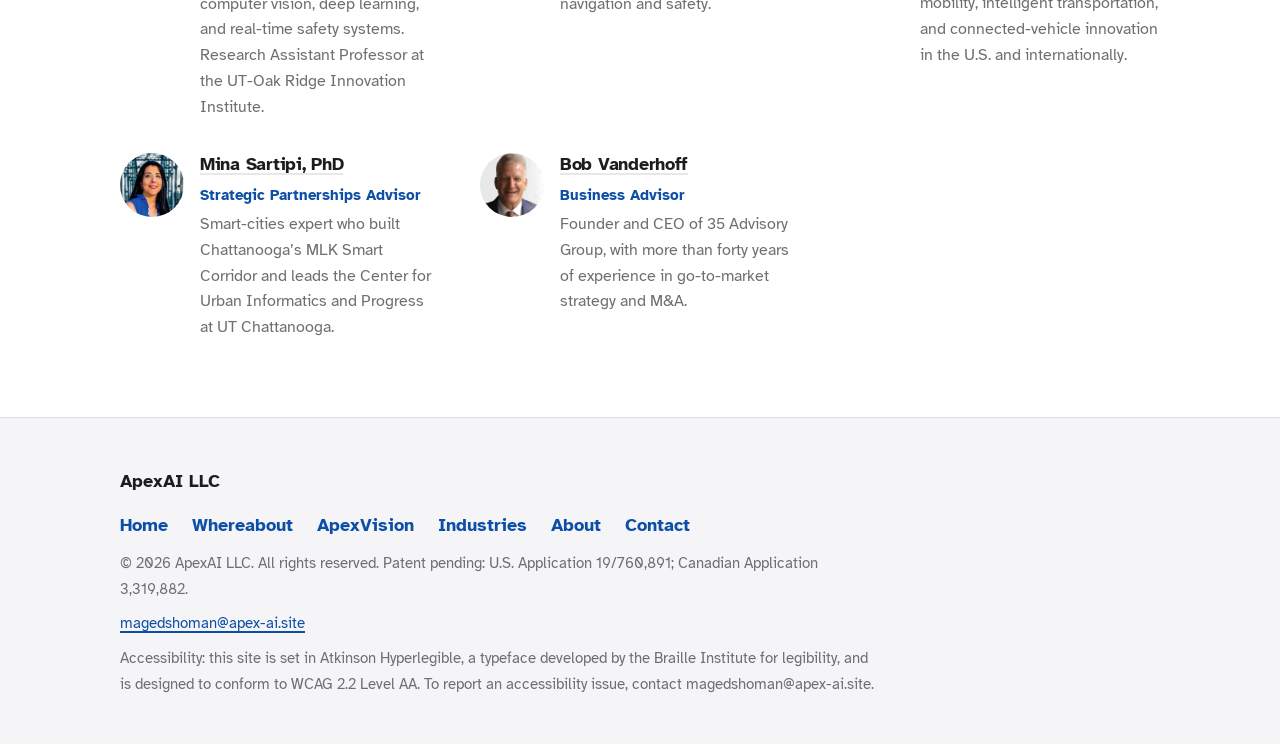
==== commit 8c9022ec: "About: add a company description Co-Authored-By: Claude Opus 5.5 <noreply@anthropic.com> Claude-Sess" ====
--- a/about/index.html
+++ b/about/index.html
@@ -4,9 +4,9 @@
 <meta charset="UTF-8">
 <meta name="viewport" content="width=device-width, initial-scale=1">
 <title>About - ApexAI</title>
-<meta name="description" content="Milestones, community feedback, and the team behind ApexAI.">
+<meta name="description" content="ApexAI LLC builds navigation software for the phone: Whereabout indoor maps and ApexVision pedestrian guidance. Company background, milestones, community feedback, and team.">
 <meta property="og:title" content="About - ApexAI">
-<meta property="og:description" content="Milestones, community feedback, and the team behind ApexAI.">
+<meta property="og:description" content="ApexAI LLC builds navigation software for the phone: Whereabout indoor maps and ApexVision pedestrian guidance. Company background, milestones, community feedback, and team.">
 <meta property="og:type" content="website">
 <meta property="og:url" content="https://apex-ai.site/about/">
 <link rel="canonical" href="https://apex-ai.site/about/">
@@ -50,6 +50,17 @@
 
   <div class="wrap page-head">
     <h1 class="page-title">About ApexAI</h1>
+    <div class="about-intro">
+      <p>ApexAI LLC is a Tennessee company that builds navigation software for the phone people already
+        carry. Its products tell people where things are and guide them there in real time, indoors and
+        outdoors.</p>
+      <p>Whereabout turns an iPhone scan into a searchable map of a venue or a home, so that anyone can ask
+        the way to a room, a booth, or an item and be guided there by voice. ApexVision guides pedestrians
+        along the street, detecting walkable paths, hazards, and objects on the device. Neither requires
+        beacons or equipment installed in the building.</p>
+      <p>ApexAI was founded in 2025 by Maged Shoman, PhD, and offers structured pilots to venues, event
+        organizers, schools, healthcare providers, employers, and public agencies.</p>
+    </div>
   </div>
 
   <section id="milestones" class="wrap">
--- a/assets/site.css
+++ b/assets/site.css
@@ -378,3 +378,6 @@
   .footer-nav a:hover{text-decoration:underline}
   .next-link{margin-top:2.5rem;font-weight:700}
   @media(max-width:860px){.page-head{padding-top:3rem}}
+  .about-intro{margin-top:1.6rem;max-width:64ch}
+  .about-intro p{font-size:clamp(1.12rem,1.6vw,1.28rem);line-height:1.6;color:var(--body);max-width:none}
+  .about-intro p + p{margin-top:1rem}
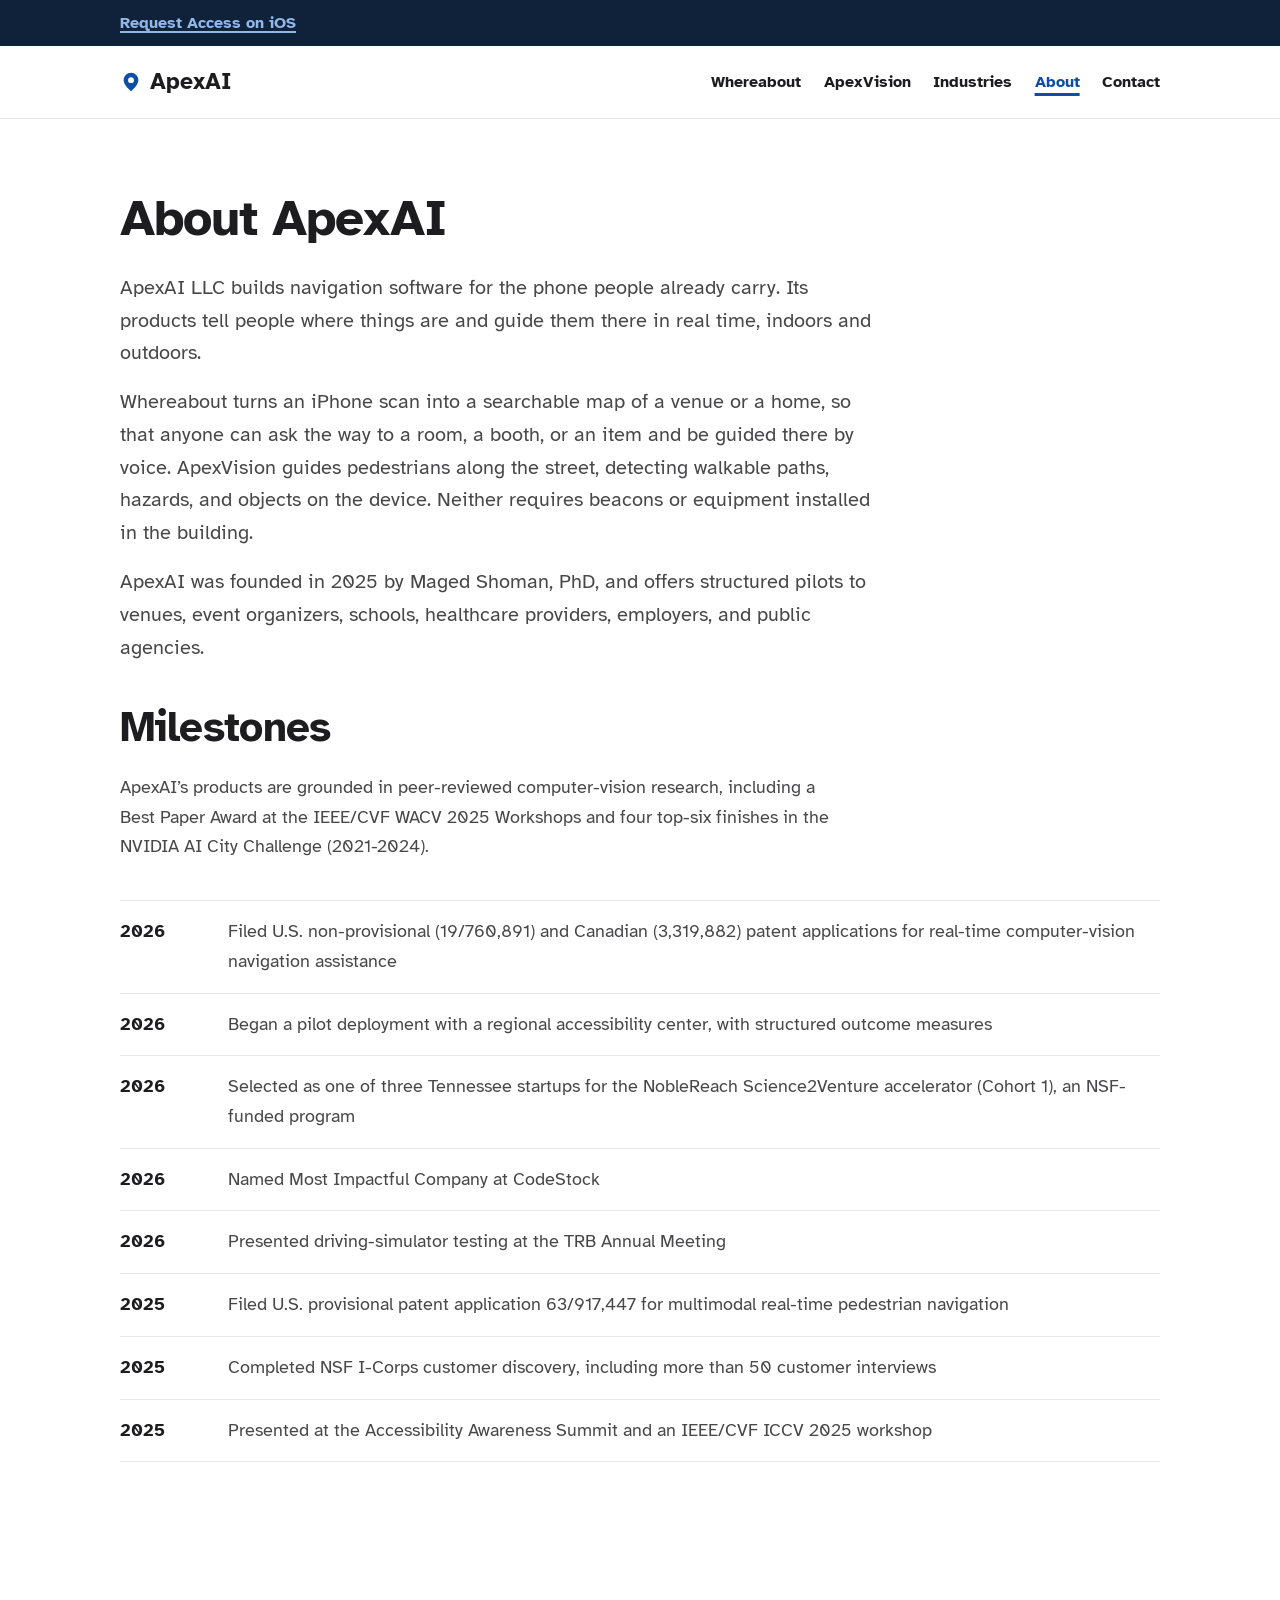
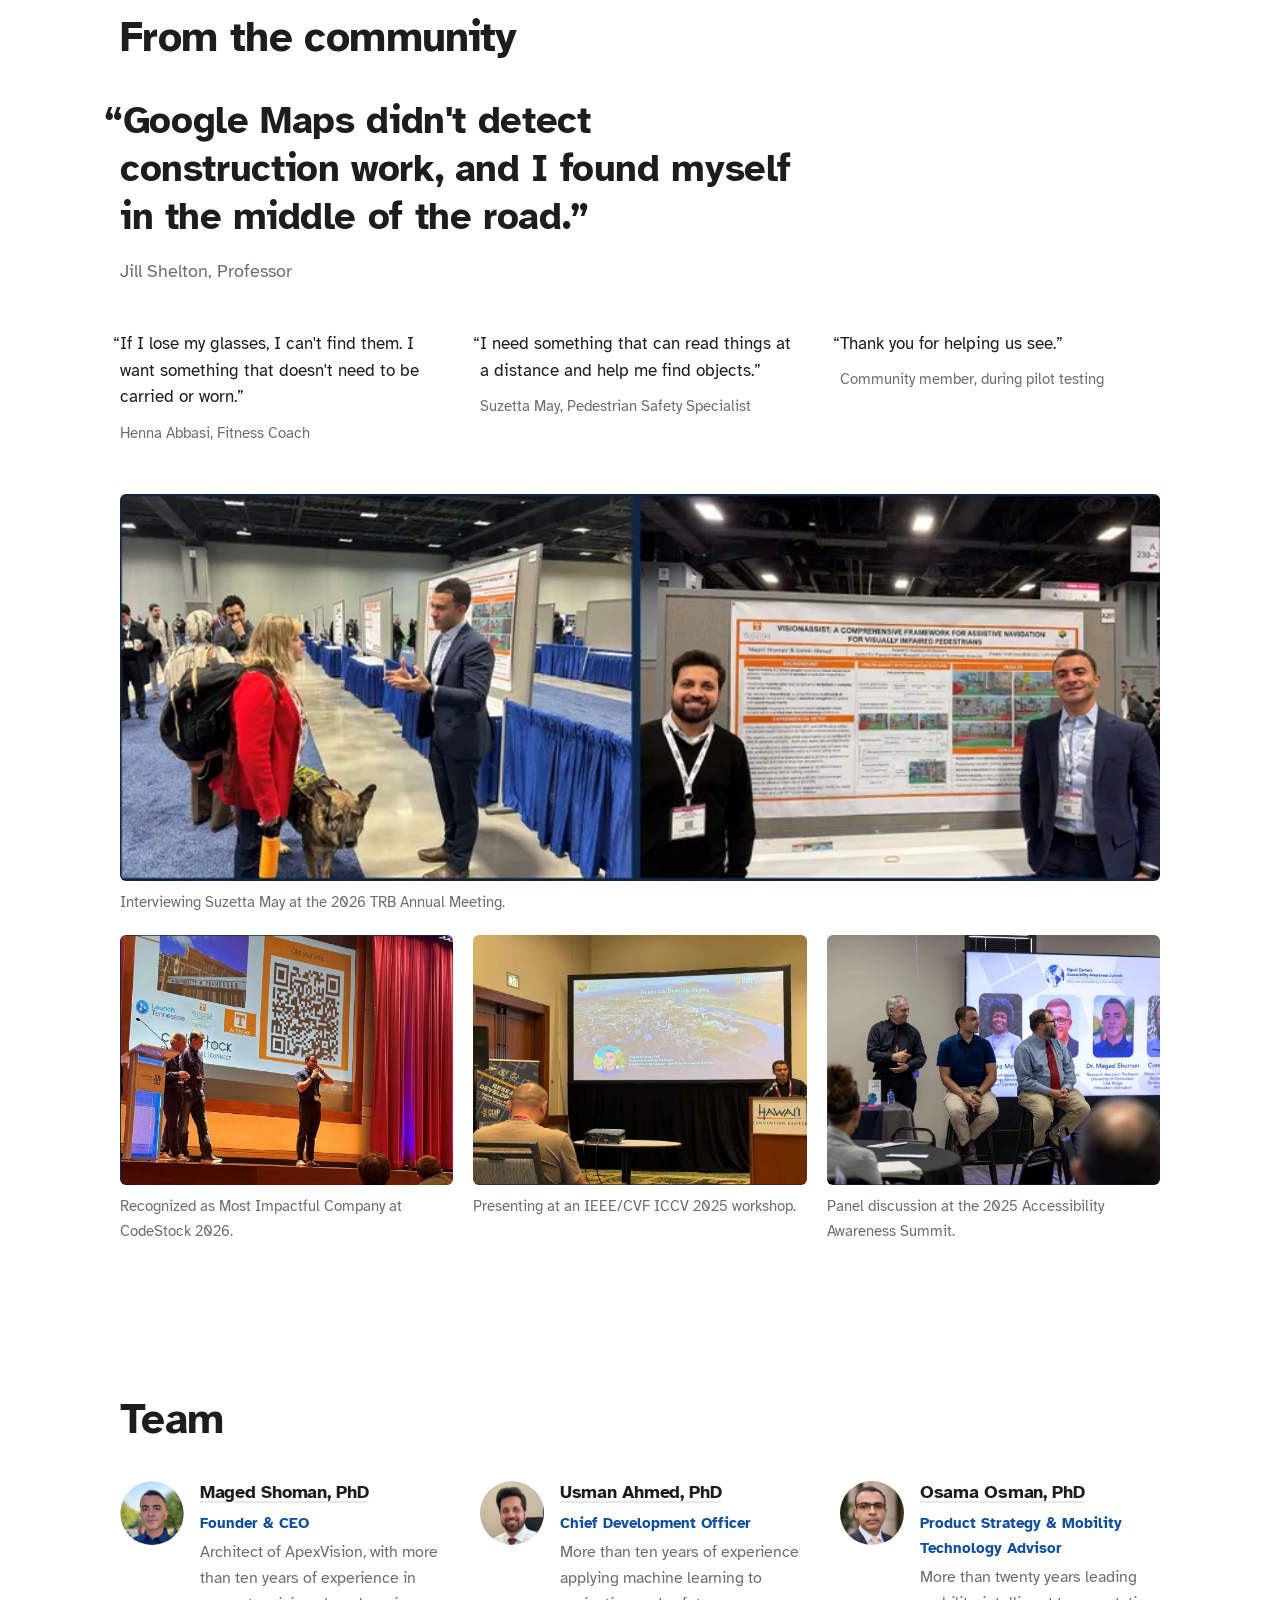
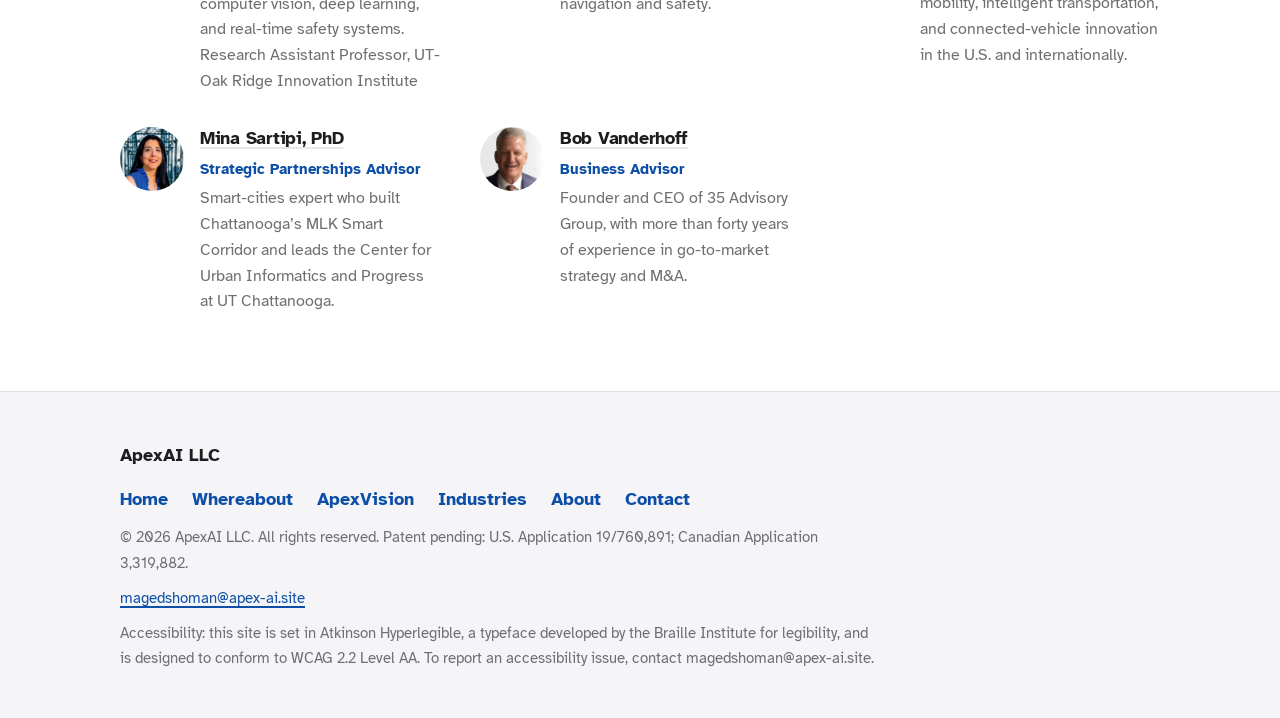
==== commit 61a6e5d8: "About: company line and founder title wording Co-Authored-By: Claude Opus 5.5 <noreply@anthropic.com" ====
--- a/about/index.html
+++ b/about/index.html
@@ -51,7 +51,7 @@
   <div class="wrap page-head">
     <h1 class="page-title">About ApexAI</h1>
     <div class="about-intro">
-      <p>ApexAI LLC is a Tennessee company that builds navigation software for the phone people already
+      <p>ApexAI LLC builds navigation software for the phone people already
         carry. Its products tell people where things are and guide them there in real time, indoors and
         outdoors.</p>
       <p>Whereabout turns an iPhone scan into a searchable map of a venue or a home, so that anyone can ask
@@ -134,7 +134,7 @@
         <div>
           <h3><a href="https://www.linkedin.com/in/maged-shoman-phd-2ab012100/">Maged Shoman, PhD</a></h3>
           <p class="role">Founder &amp; CEO</p>
-          <p>Architect of ApexVision, with more than ten years of experience in computer vision, deep learning, and real-time safety systems. Research Assistant Professor at the UT-Oak Ridge Innovation Institute.</p>
+          <p>Architect of ApexVision, with more than ten years of experience in computer vision, deep learning, and real-time safety systems. Research Assistant Professor, UT-Oak Ridge Innovation Institute</p>
         </div>
       </div>
       <div class="person">
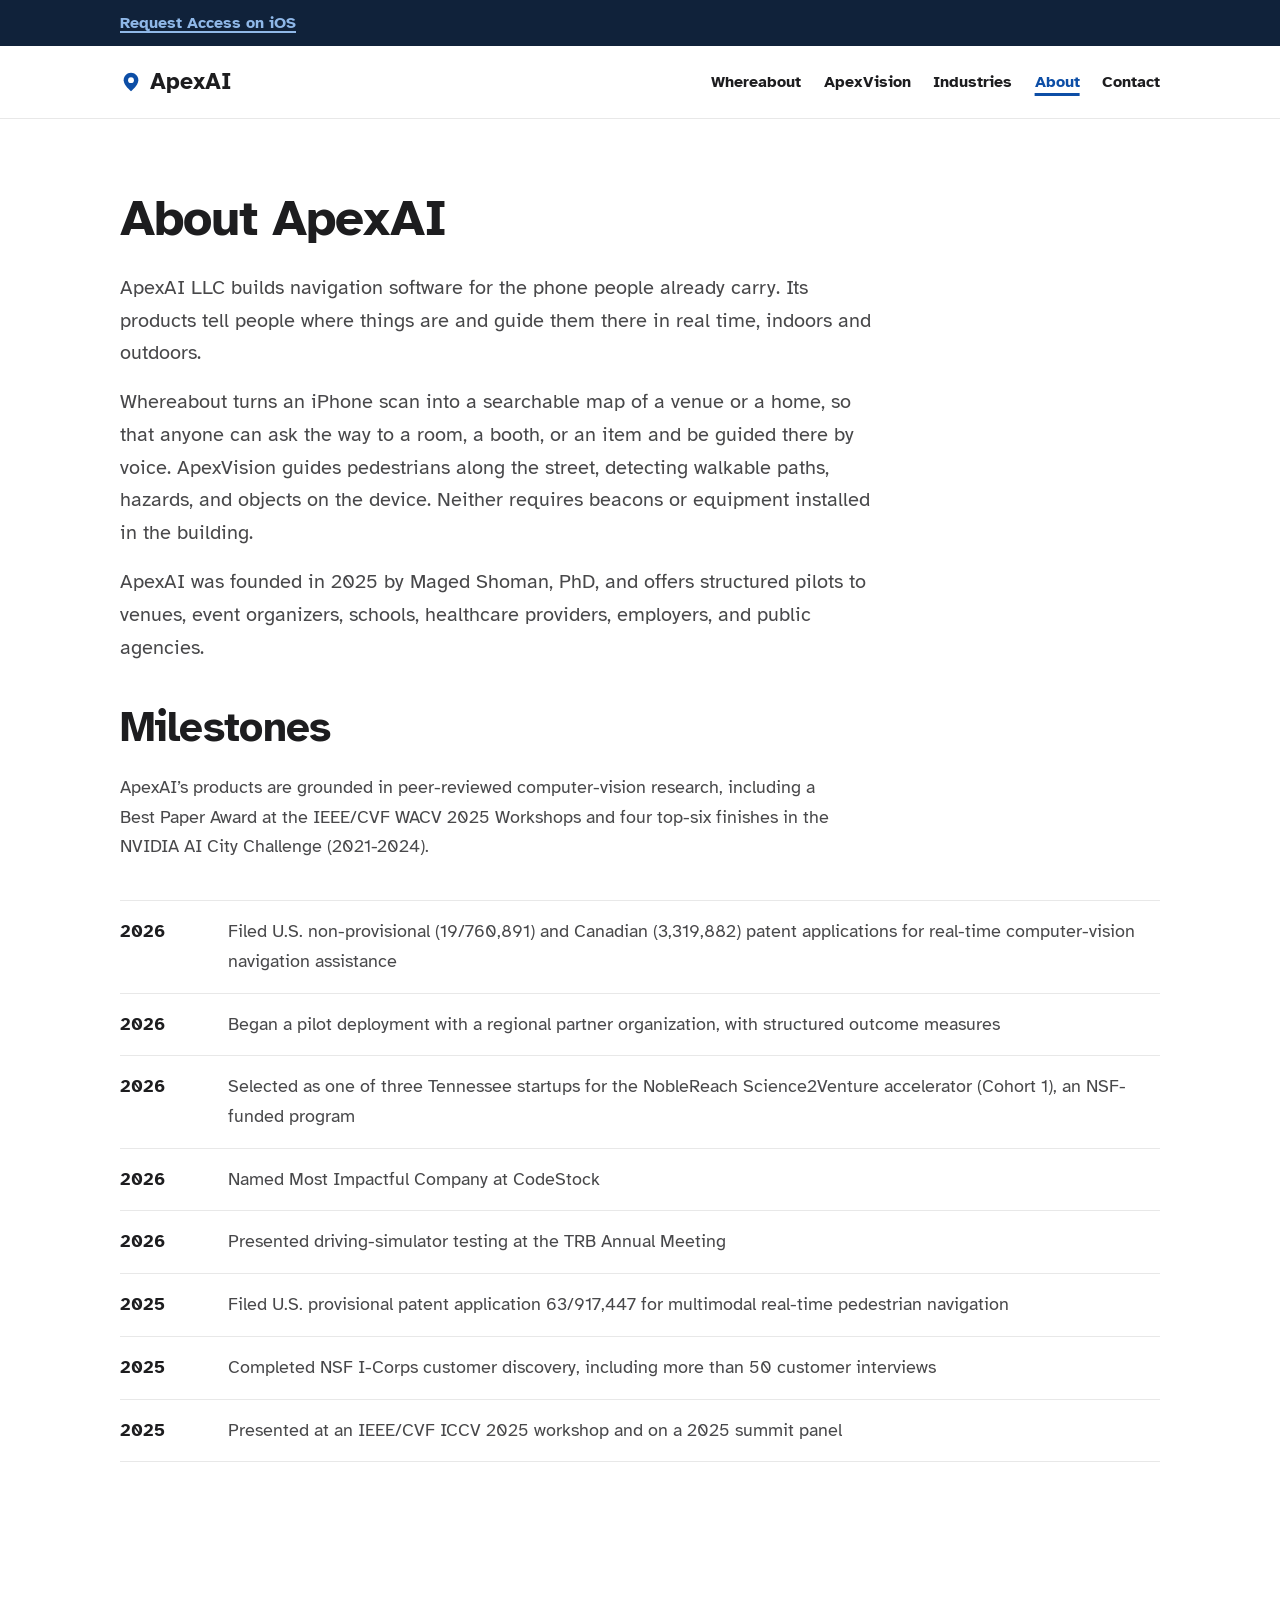
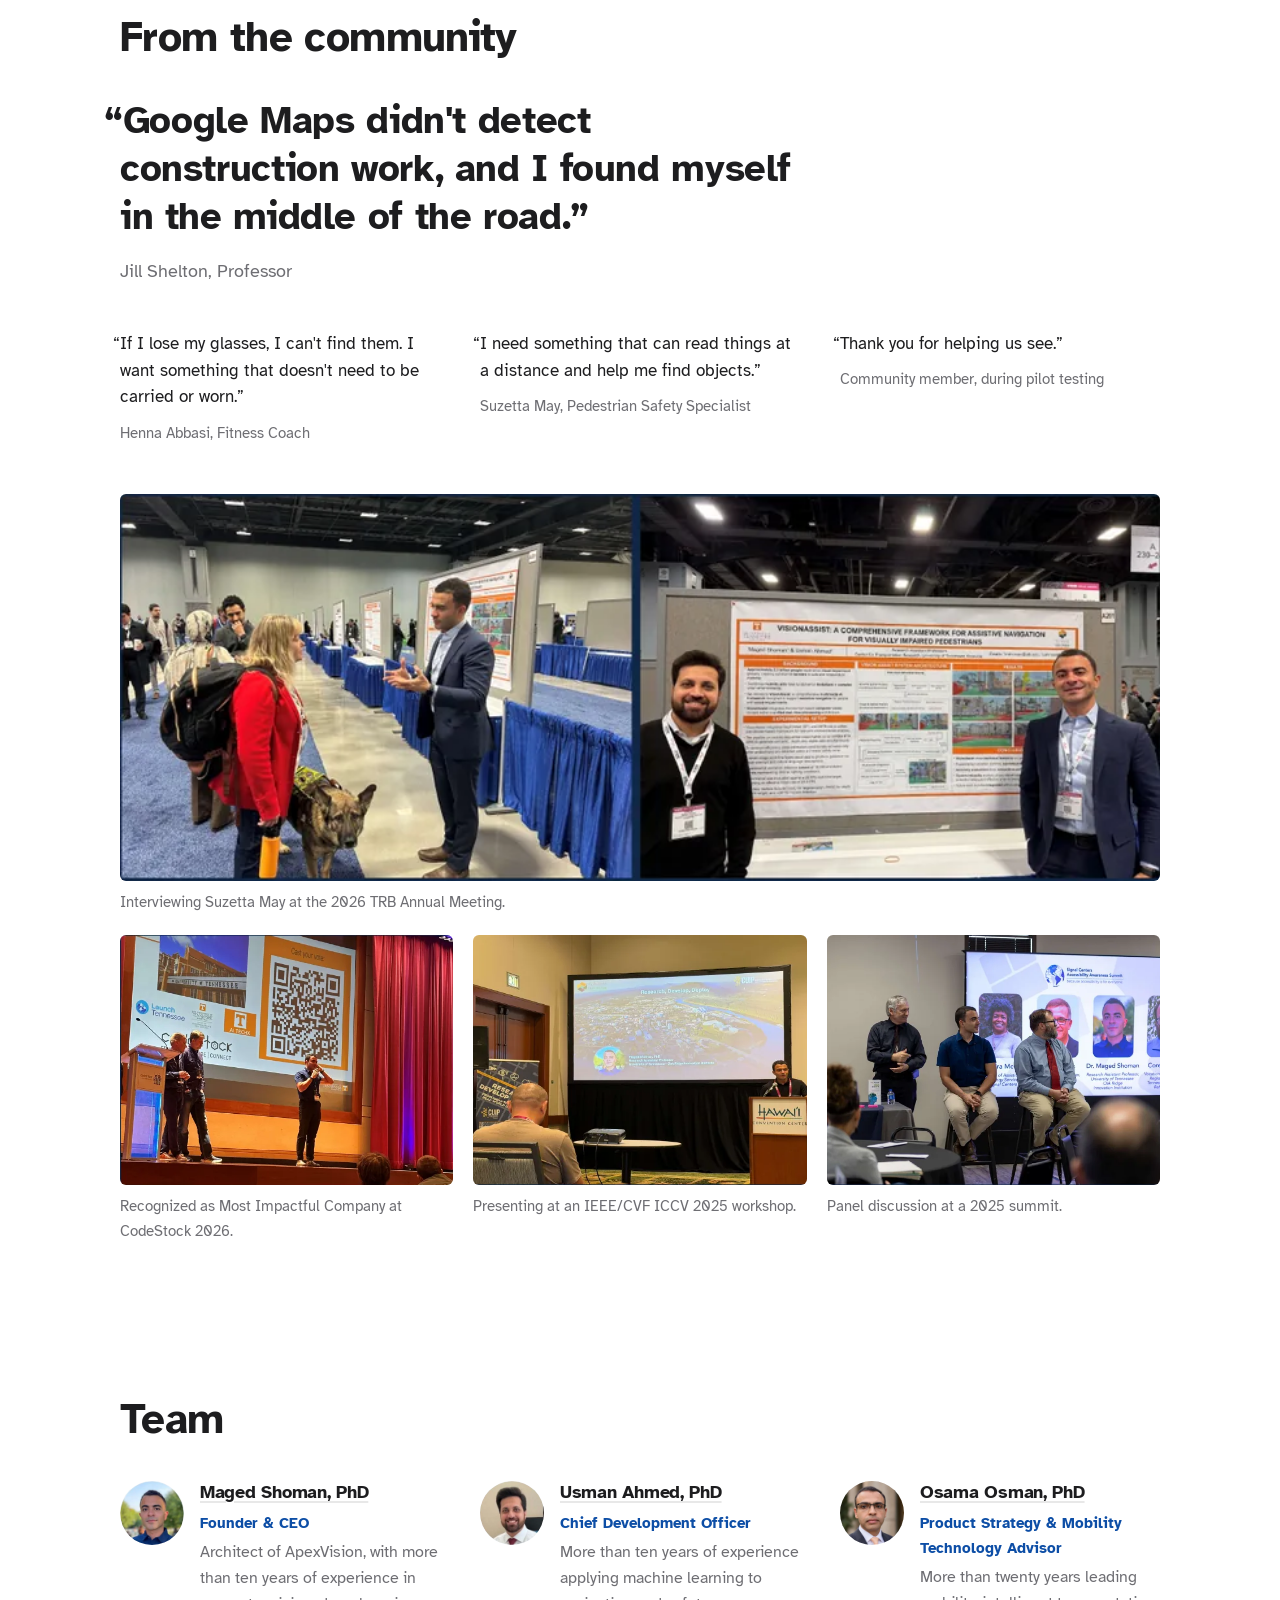
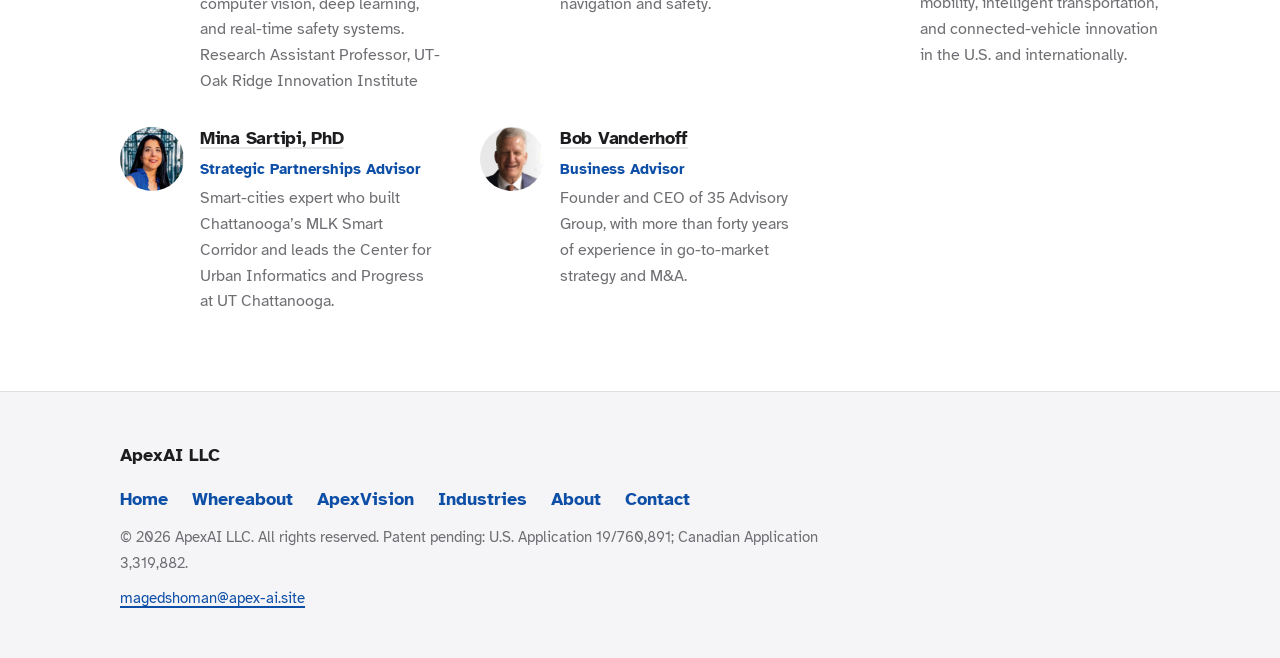
==== commit 0f1851a9: "Remove no-signal, disability and accessibility wording; supporters: Meta, NSF, NobleReach first Co-A" ====
--- a/about/index.html
+++ b/about/index.html
@@ -72,13 +72,13 @@
     </p>
     <ul class="timeline">
       <li><span class="year">2026</span><span>Filed U.S. non-provisional (19/760,891) and Canadian (3,319,882) patent applications for real-time computer-vision navigation assistance</span></li>
-      <li><span class="year">2026</span><span>Began a pilot deployment with a regional accessibility center, with structured outcome measures</span></li>
+      <li><span class="year">2026</span><span>Began a pilot deployment with a regional partner organization, with structured outcome measures</span></li>
       <li><span class="year">2026</span><span>Selected as one of three Tennessee startups for the NobleReach Science2Venture accelerator (Cohort&nbsp;1), an NSF-funded program</span></li>
       <li><span class="year">2026</span><span>Named Most Impactful Company at CodeStock</span></li>
       <li><span class="year">2026</span><span>Presented driving-simulator testing at the TRB Annual Meeting</span></li>
       <li><span class="year">2025</span><span>Filed U.S. provisional patent application 63/917,447 for multimodal real-time pedestrian navigation</span></li>
       <li><span class="year">2025</span><span>Completed NSF I-Corps customer discovery, including more than 50 customer interviews</span></li>
-      <li><span class="year">2025</span><span>Presented at the Accessibility Awareness Summit and an IEEE/CVF ICCV 2025 workshop</span></li>
+      <li><span class="year">2025</span><span>Presented at an IEEE/CVF ICCV 2025 workshop and on a 2025 summit panel</span></li>
     </ul>
   </section>
 
@@ -120,8 +120,8 @@
       </figure>
       <figure>
         <img src="../assets/event-summit.webp" width="726" height="484" loading="lazy"
-             alt="A panel discussion at the 2025 Accessibility Awareness Summit.">
-        <figcaption>Panel discussion at the 2025 Accessibility Awareness Summit.</figcaption>
+             alt="A panel discussion at a 2025 summit.">
+        <figcaption>Panel discussion at a 2025 summit.</figcaption>
       </figure>
     </div>
   </section>
@@ -189,7 +189,6 @@
     </nav>
     <p>&copy; 2026 ApexAI LLC. All rights reserved. Patent pending: U.S. Application 19/760,891; Canadian Application 3,319,882.</p>
     <p><a href="mailto:magedshoman@apex-ai.site">magedshoman@apex-ai.site</a></p>
-    <p>Accessibility: this site is set in Atkinson Hyperlegible, a typeface developed by the Braille Institute for legibility, and is designed to conform to WCAG 2.2 Level AA. To report an accessibility issue, contact magedshoman@apex-ai.site.</p>
   </div>
 </footer>
 
--- a/assets/site.css
+++ b/assets/site.css
@@ -381,3 +381,5 @@
   .about-intro{margin-top:1.6rem;max-width:64ch}
   .about-intro p{font-size:clamp(1.12rem,1.6vw,1.28rem);line-height:1.6;color:var(--body);max-width:none}
   .about-intro p + p{margin-top:1rem}
+  .stats-card.three ul{grid-template-columns:repeat(3,1fr)}
+  @media(max-width:860px){.stats-card.three ul{grid-template-columns:1fr}}
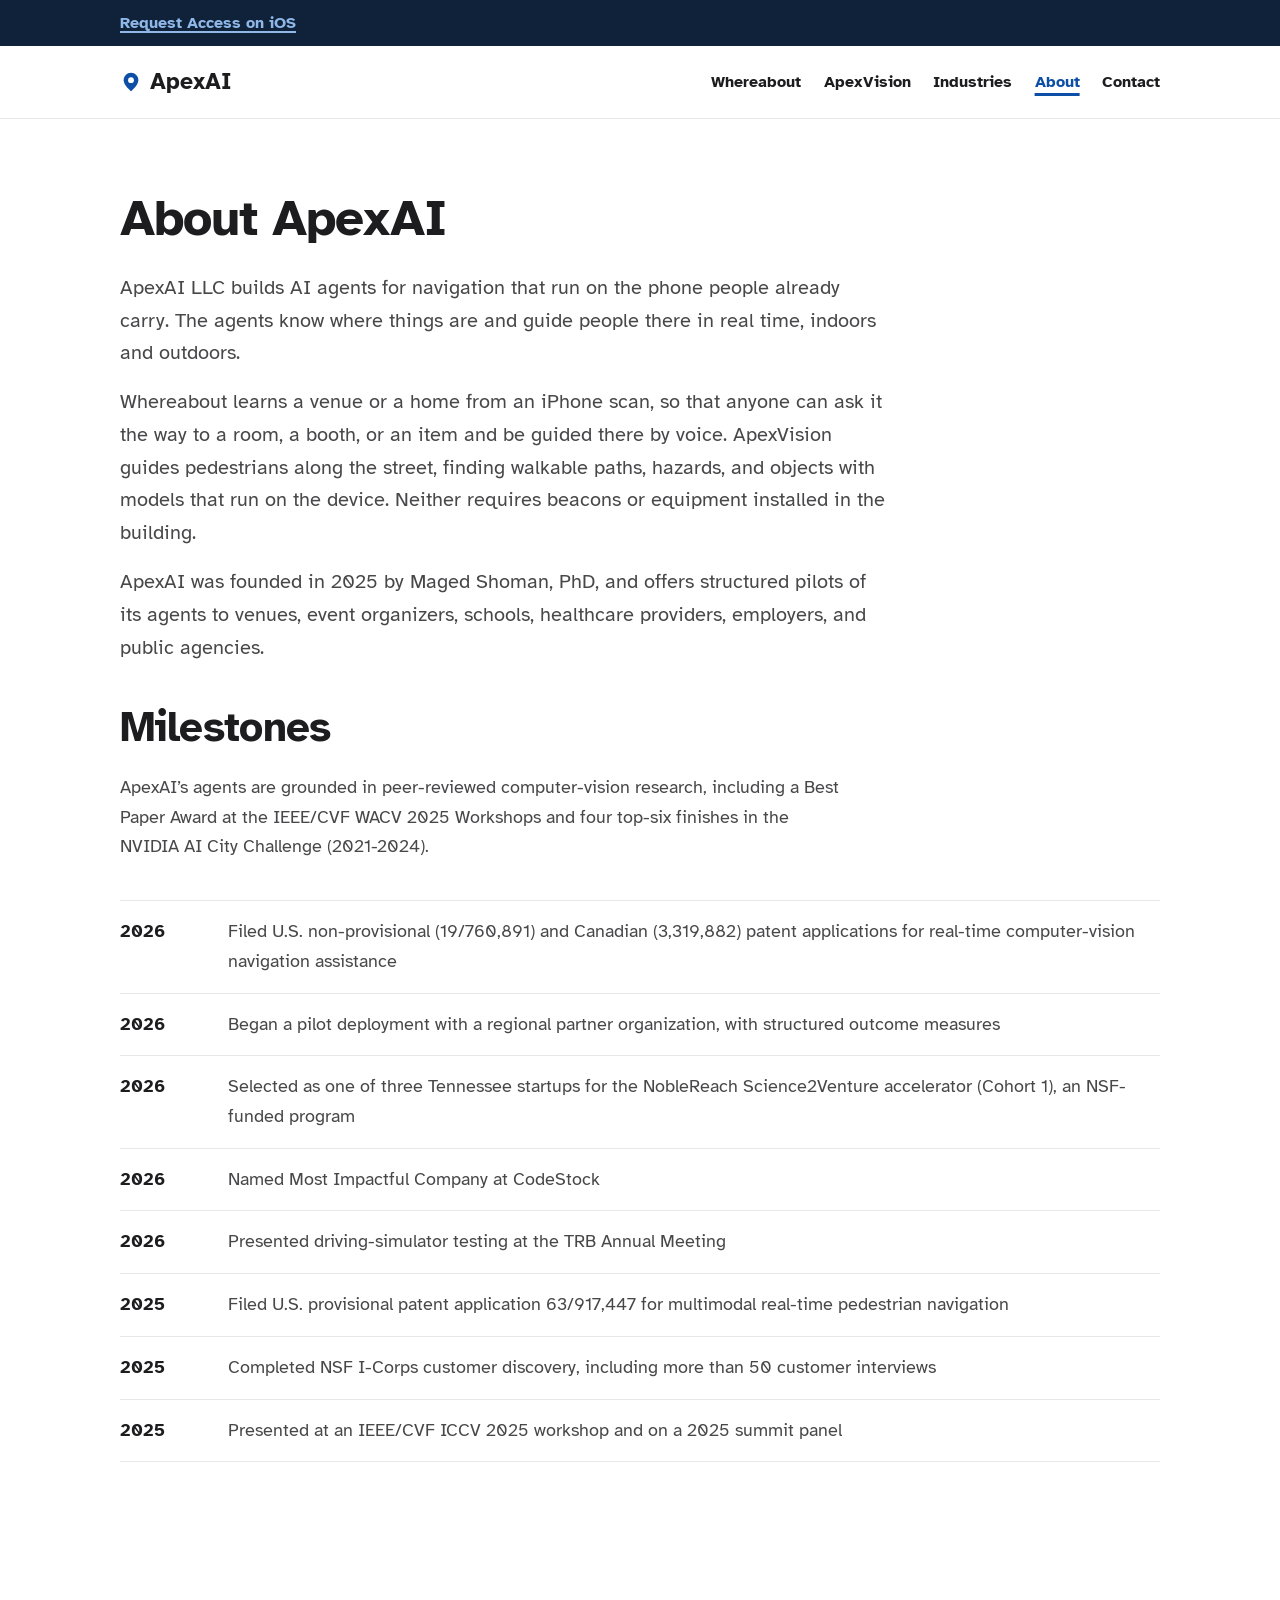
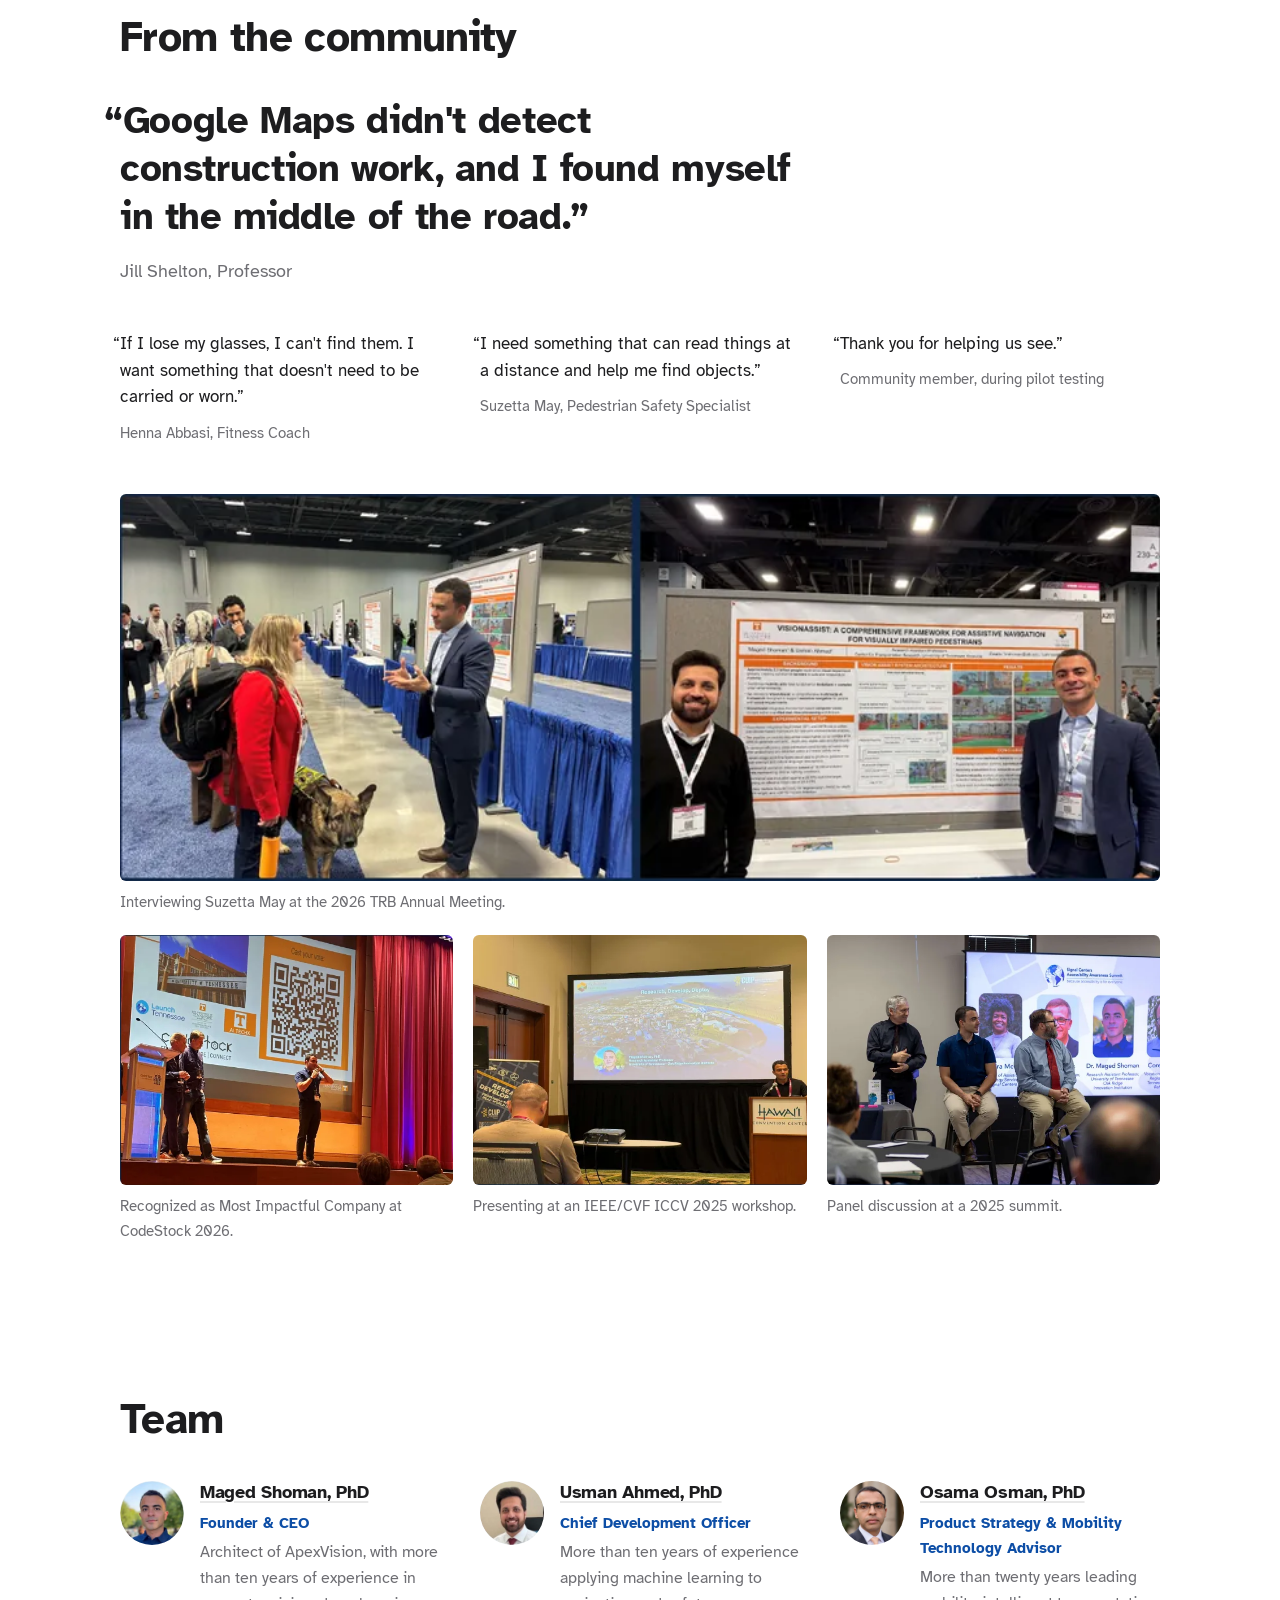
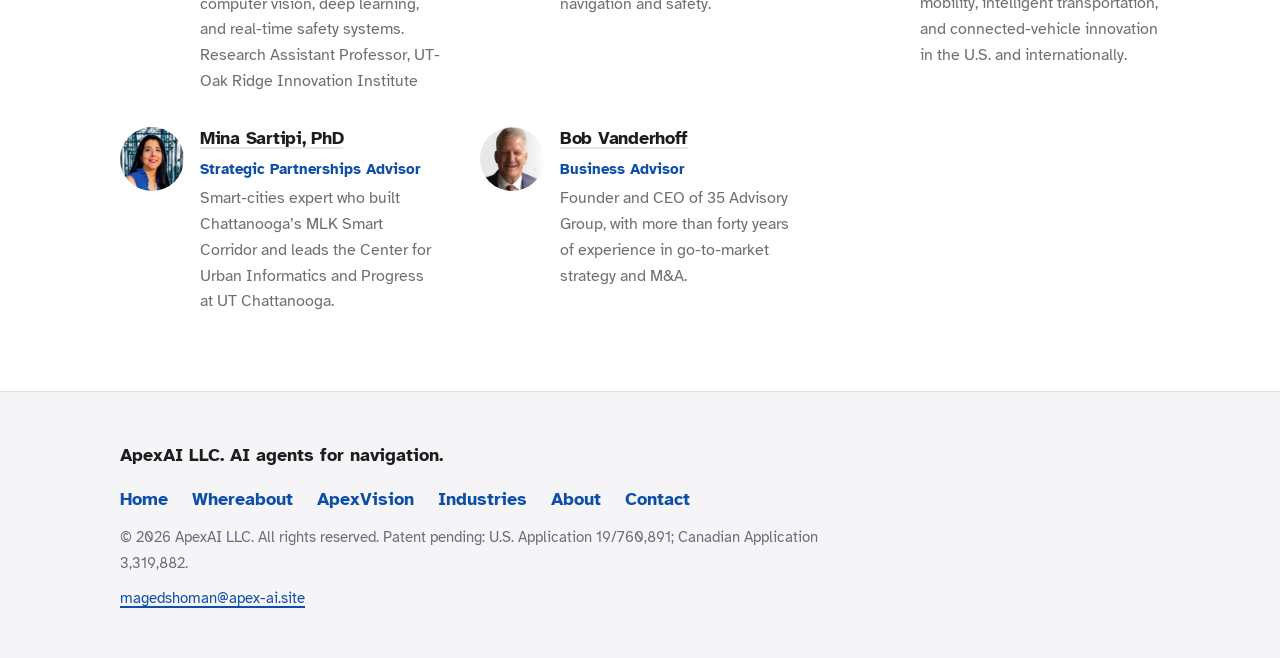
==== commit 01314d31: "Reword the site around AI agents for navigation Hero, product descriptions, industries, about, conta" ====
--- a/about/index.html
+++ b/about/index.html
@@ -4,9 +4,9 @@
 <meta charset="UTF-8">
 <meta name="viewport" content="width=device-width, initial-scale=1">
 <title>About - ApexAI</title>
-<meta name="description" content="ApexAI LLC builds navigation software for the phone: Whereabout indoor maps and ApexVision pedestrian guidance. Company background, milestones, community feedback, and team.">
+<meta name="description" content="ApexAI LLC builds AI agents for navigation: Whereabout for indoors and ApexVision for the street. Company background, milestones, community feedback, and team.">
 <meta property="og:title" content="About - ApexAI">
-<meta property="og:description" content="ApexAI LLC builds navigation software for the phone: Whereabout indoor maps and ApexVision pedestrian guidance. Company background, milestones, community feedback, and team.">
+<meta property="og:description" content="ApexAI LLC builds AI agents for navigation: Whereabout for indoors and ApexVision for the street. Company background, milestones, community feedback, and team.">
 <meta property="og:type" content="website">
 <meta property="og:url" content="https://apex-ai.site/about/">
 <link rel="canonical" href="https://apex-ai.site/about/">
@@ -51,22 +51,22 @@
   <div class="wrap page-head">
     <h1 class="page-title">About ApexAI</h1>
     <div class="about-intro">
-      <p>ApexAI LLC builds navigation software for the phone people already
-        carry. Its products tell people where things are and guide them there in real time, indoors and
+      <p>ApexAI LLC builds AI agents for navigation that run on the phone people already
+        carry. The agents know where things are and guide people there in real time, indoors and
         outdoors.</p>
-      <p>Whereabout turns an iPhone scan into a searchable map of a venue or a home, so that anyone can ask
-        the way to a room, a booth, or an item and be guided there by voice. ApexVision guides pedestrians
-        along the street, detecting walkable paths, hazards, and objects on the device. Neither requires
-        beacons or equipment installed in the building.</p>
-      <p>ApexAI was founded in 2025 by Maged Shoman, PhD, and offers structured pilots to venues, event
-        organizers, schools, healthcare providers, employers, and public agencies.</p>
+      <p>Whereabout learns a venue or a home from an iPhone scan, so that anyone can ask it the way to a
+        room, a booth, or an item and be guided there by voice. ApexVision guides pedestrians along the
+        street, finding walkable paths, hazards, and objects with models that run on the device. Neither
+        requires beacons or equipment installed in the building.</p>
+      <p>ApexAI was founded in 2025 by Maged Shoman, PhD, and offers structured pilots of its agents to venues,
+        event organizers, schools, healthcare providers, employers, and public agencies.</p>
     </div>
   </div>
 
   <section id="milestones" class="wrap">
     <h2>Milestones</h2>
     <p class="pedigree">
-      ApexAI&rsquo;s products are grounded in peer-reviewed computer-vision research, including a
+      ApexAI&rsquo;s agents are grounded in peer-reviewed computer-vision research, including a
       Best Paper Award at the IEEE/CVF WACV 2025 Workshops and four top-six finishes in the
       NVIDIA AI City Challenge (2021-2024).
     </p>
@@ -176,7 +176,7 @@
 
 <footer class="site">
   <div class="wrap">
-    <p>ApexAI LLC</p>
+    <p>ApexAI LLC. AI agents for navigation.</p>
     <nav class="footer-nav" aria-label="Footer">
       <ul>
         <li><a href="../">Home</a></li>
--- a/assets/site.css
+++ b/assets/site.css
@@ -287,7 +287,12 @@
   .hero-top{display:grid;grid-template-columns:minmax(0,1fr) minmax(0,1fr);gap:1.4rem 4rem;align-items:end}
   .hero-top .lede{margin-top:0}
   .hero-top .cta-row{margin-top:1.4rem}
-  .hero-video{margin:2.6rem 0 0}
+  .hero-video{margin:2.6rem 0 0;position:relative}
+  .video-sound{position:absolute;top:.8rem;right:.8rem;z-index:2;font:inherit;font-weight:600;font-size:.92rem;line-height:1;padding:.6rem .9rem;border-radius:999px;border:1px solid var(--hairline);background:rgba(255,255,255,.94);color:#1D1D1F;cursor:pointer;box-shadow:0 1px 4px rgba(16,34,58,.12)}
+  .video-sound::before{content:"";display:inline-block;width:.8em;height:.8em;margin-right:.5em;vertical-align:-.08em;background:currentColor;clip-path:polygon(0 30%,30% 30%,60% 5%,60% 95%,30% 70%,0 70%)}
+  .video-sound:hover{background:#fff}
+  .video-sound[hidden]{display:none}
+  @media(max-width:480px){.video-sound{top:.5rem;right:.5rem;font-size:.8rem;padding:.45rem .7rem}}
   .hero-video video{display:block;width:100%;height:auto;aspect-ratio:16/9;border-radius:10px;background:#EEF1F5;box-shadow:0 0 0 1px var(--hairline)}
   .visually-hidden{position:absolute!important;width:1px;height:1px;padding:0;margin:-1px;overflow:hidden;clip:rect(0 0 0 0);white-space:nowrap;border:0}
   @media(max-width:860px){.hero-top{grid-template-columns:1fr}.hero .wrap{padding-block:2.6rem 2.4rem}.hero-video{margin-top:2rem}}
